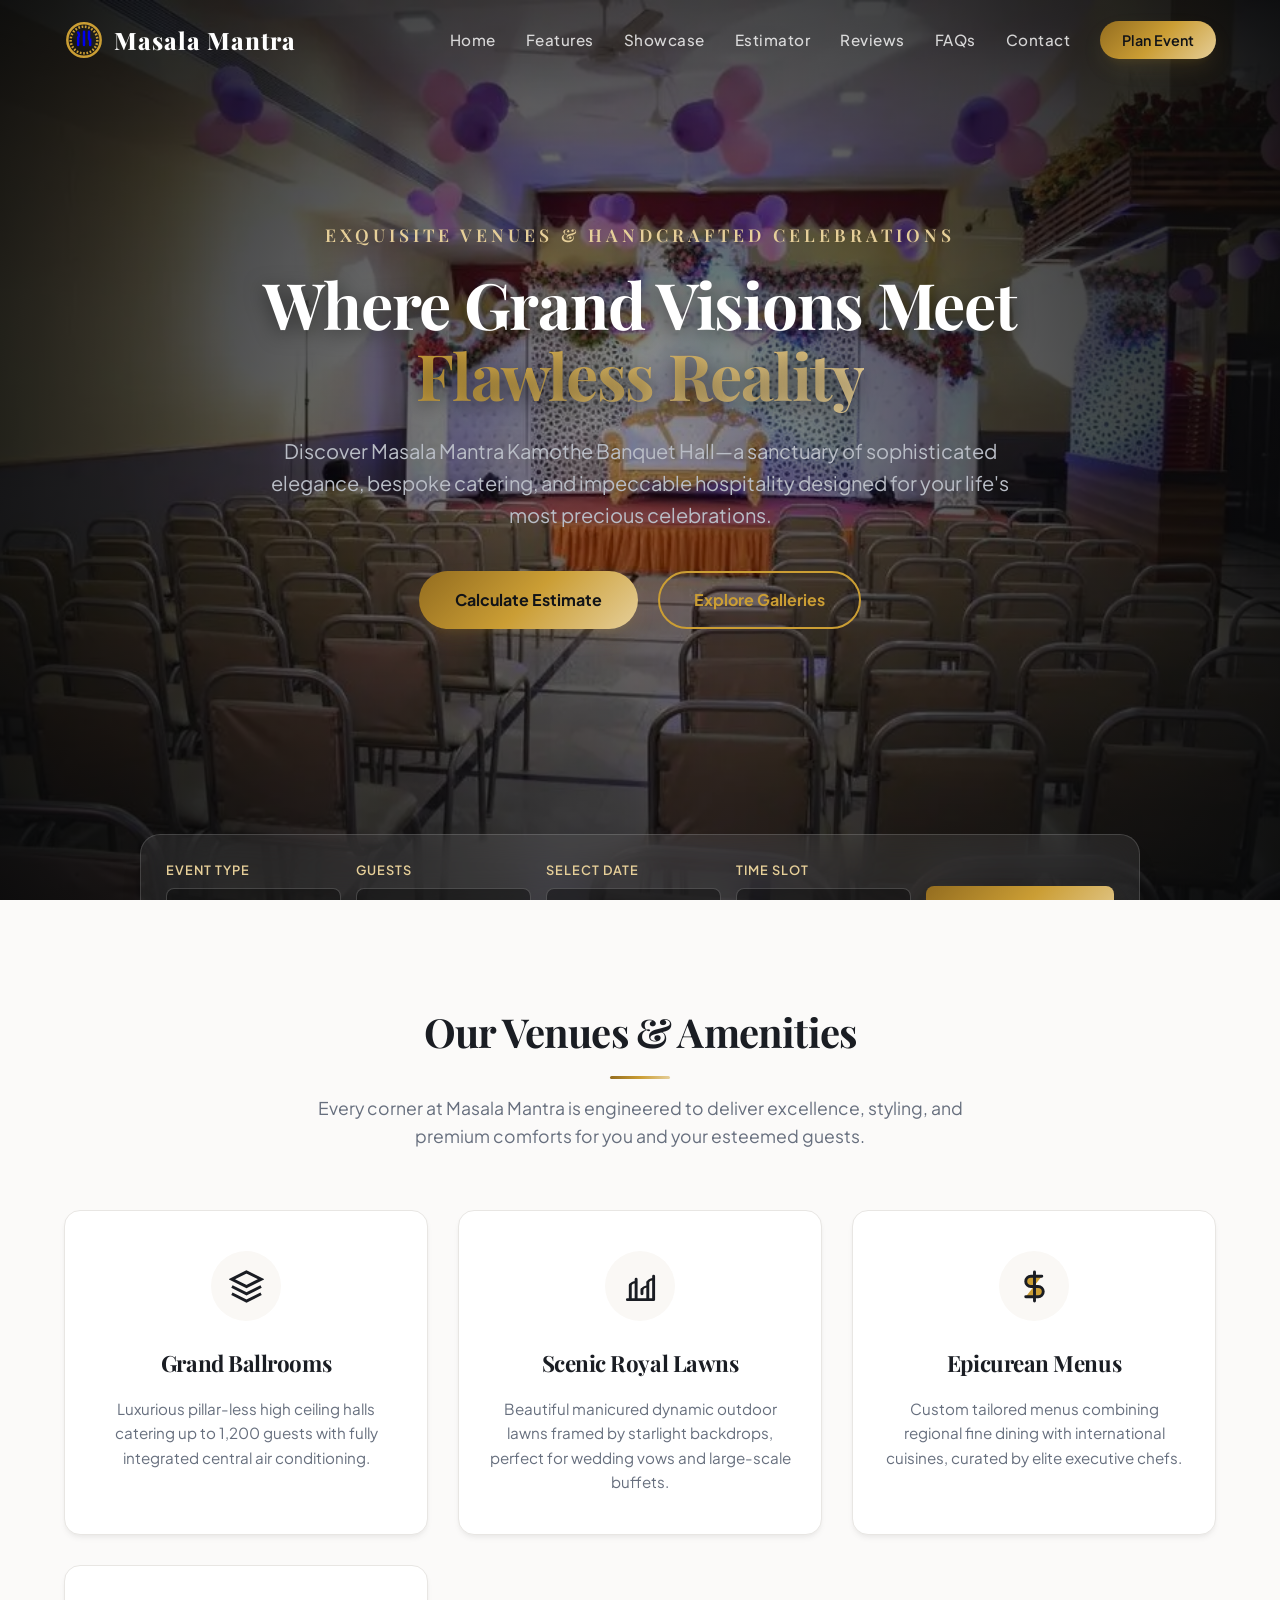
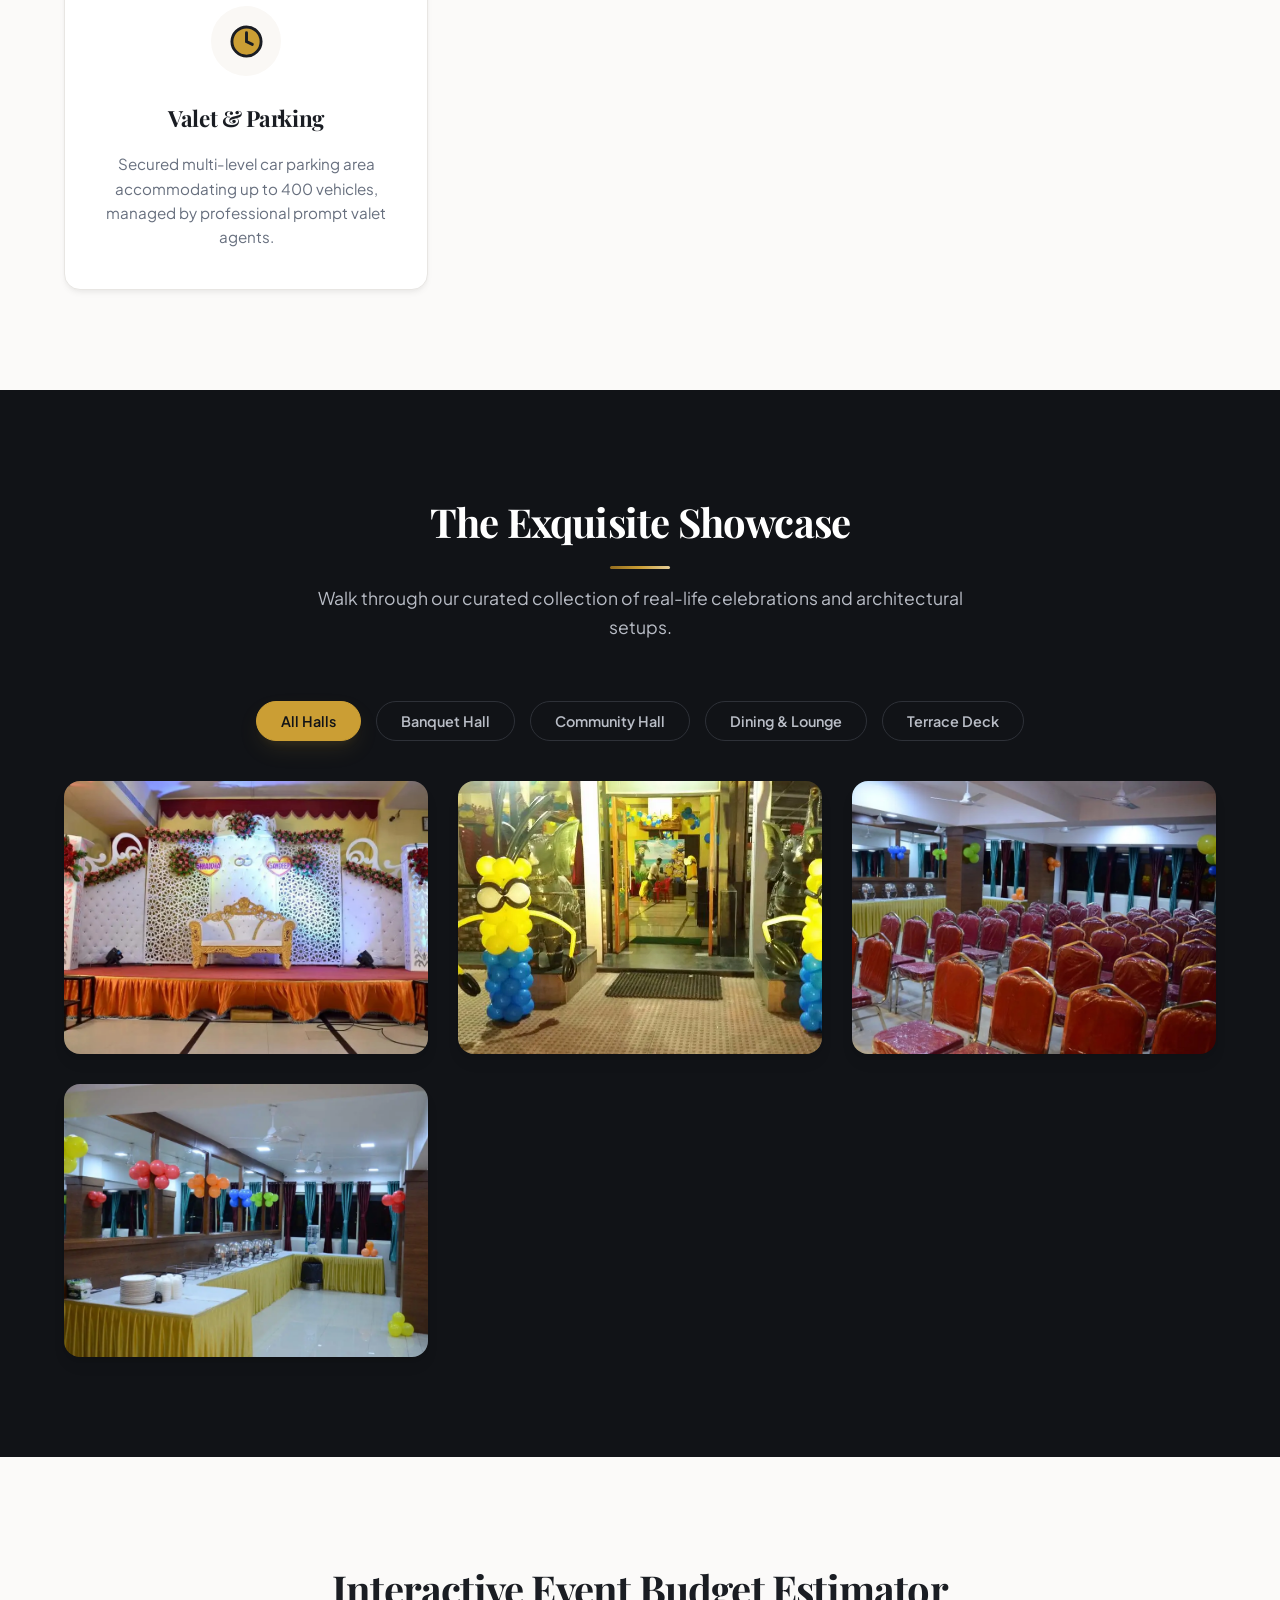
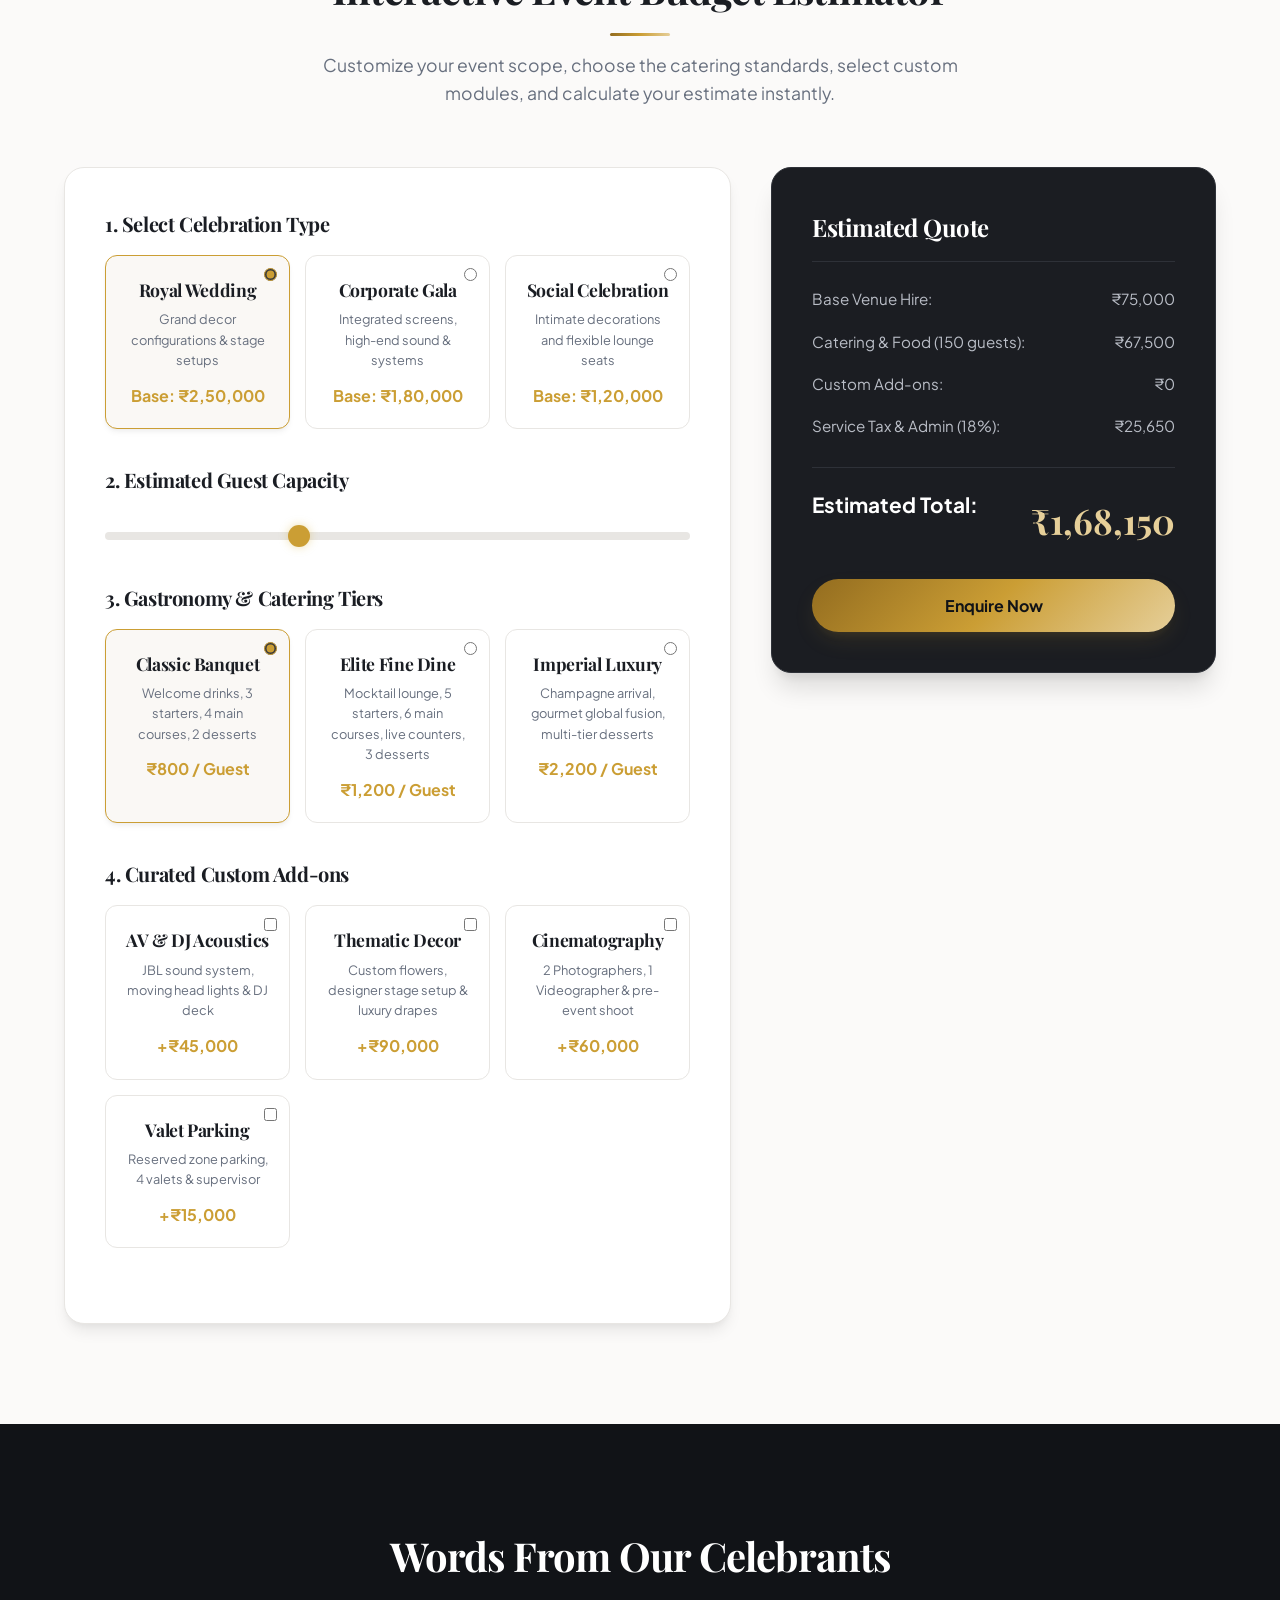
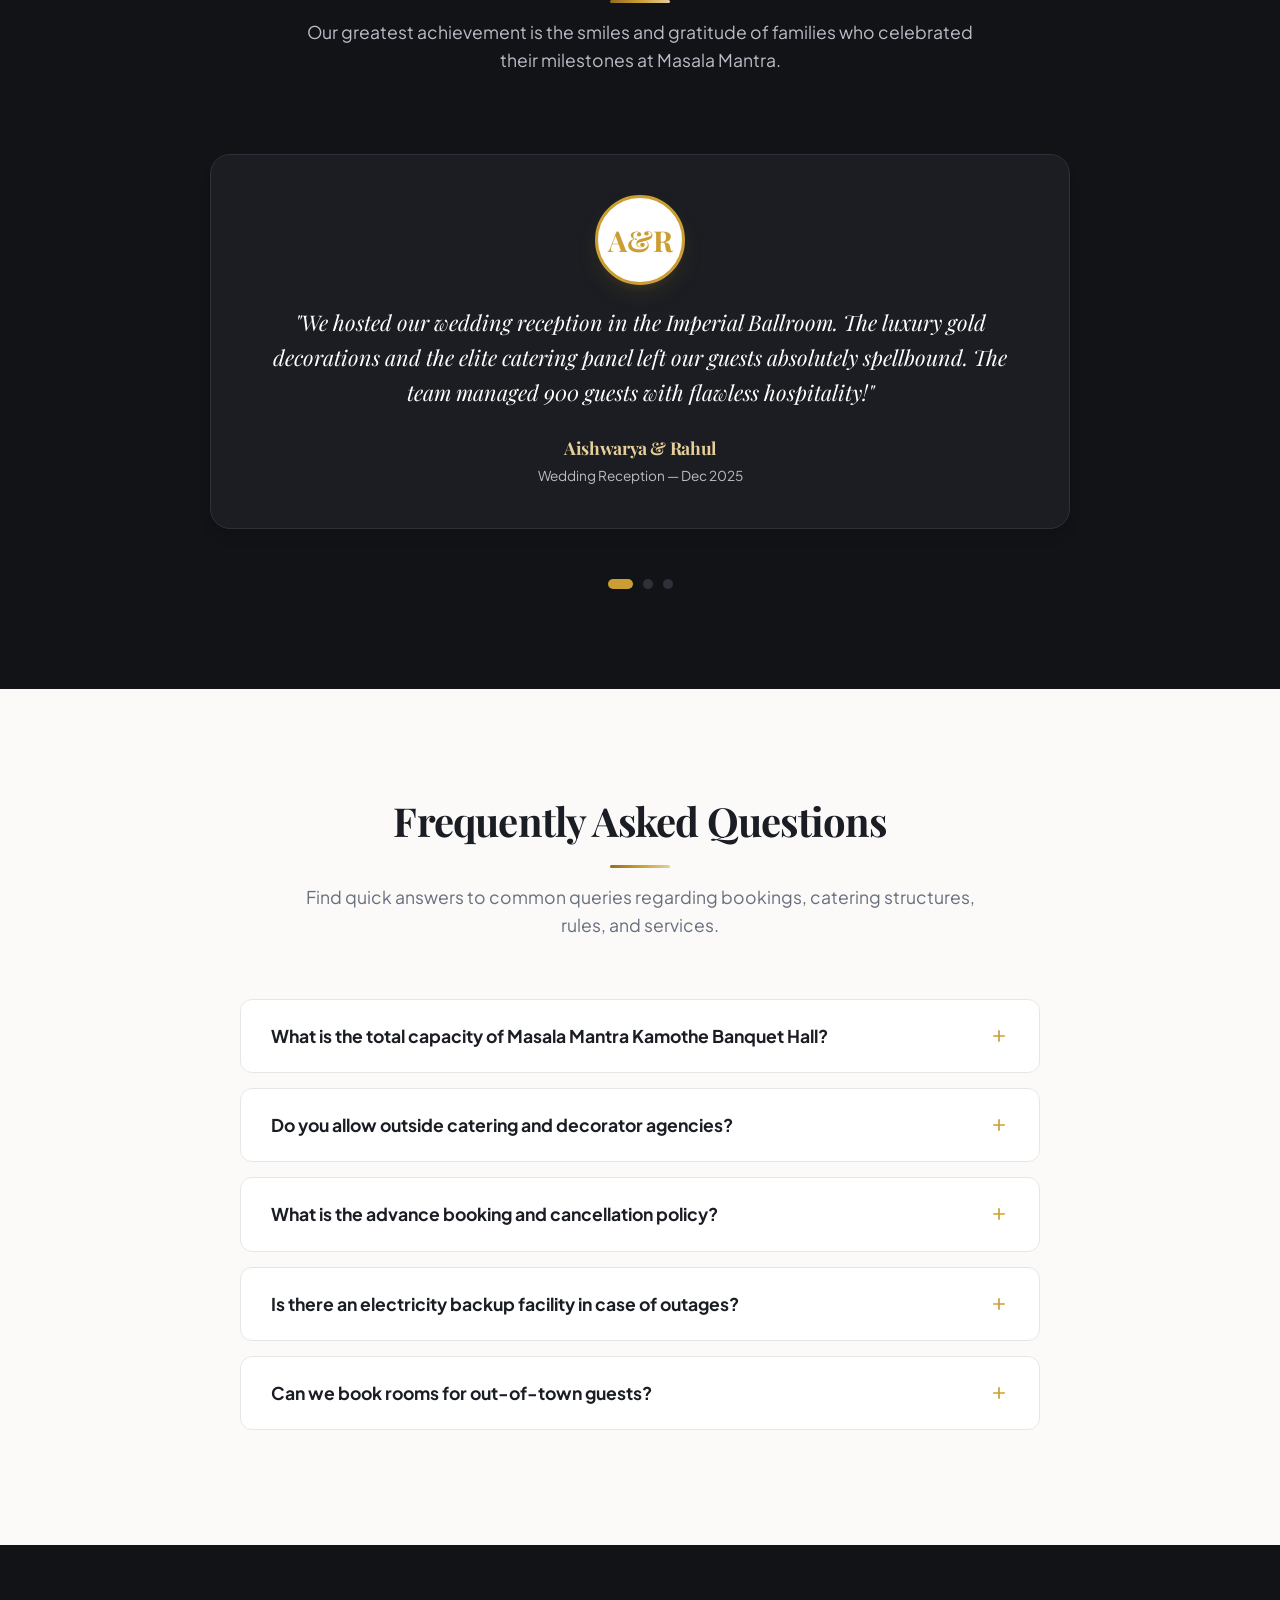
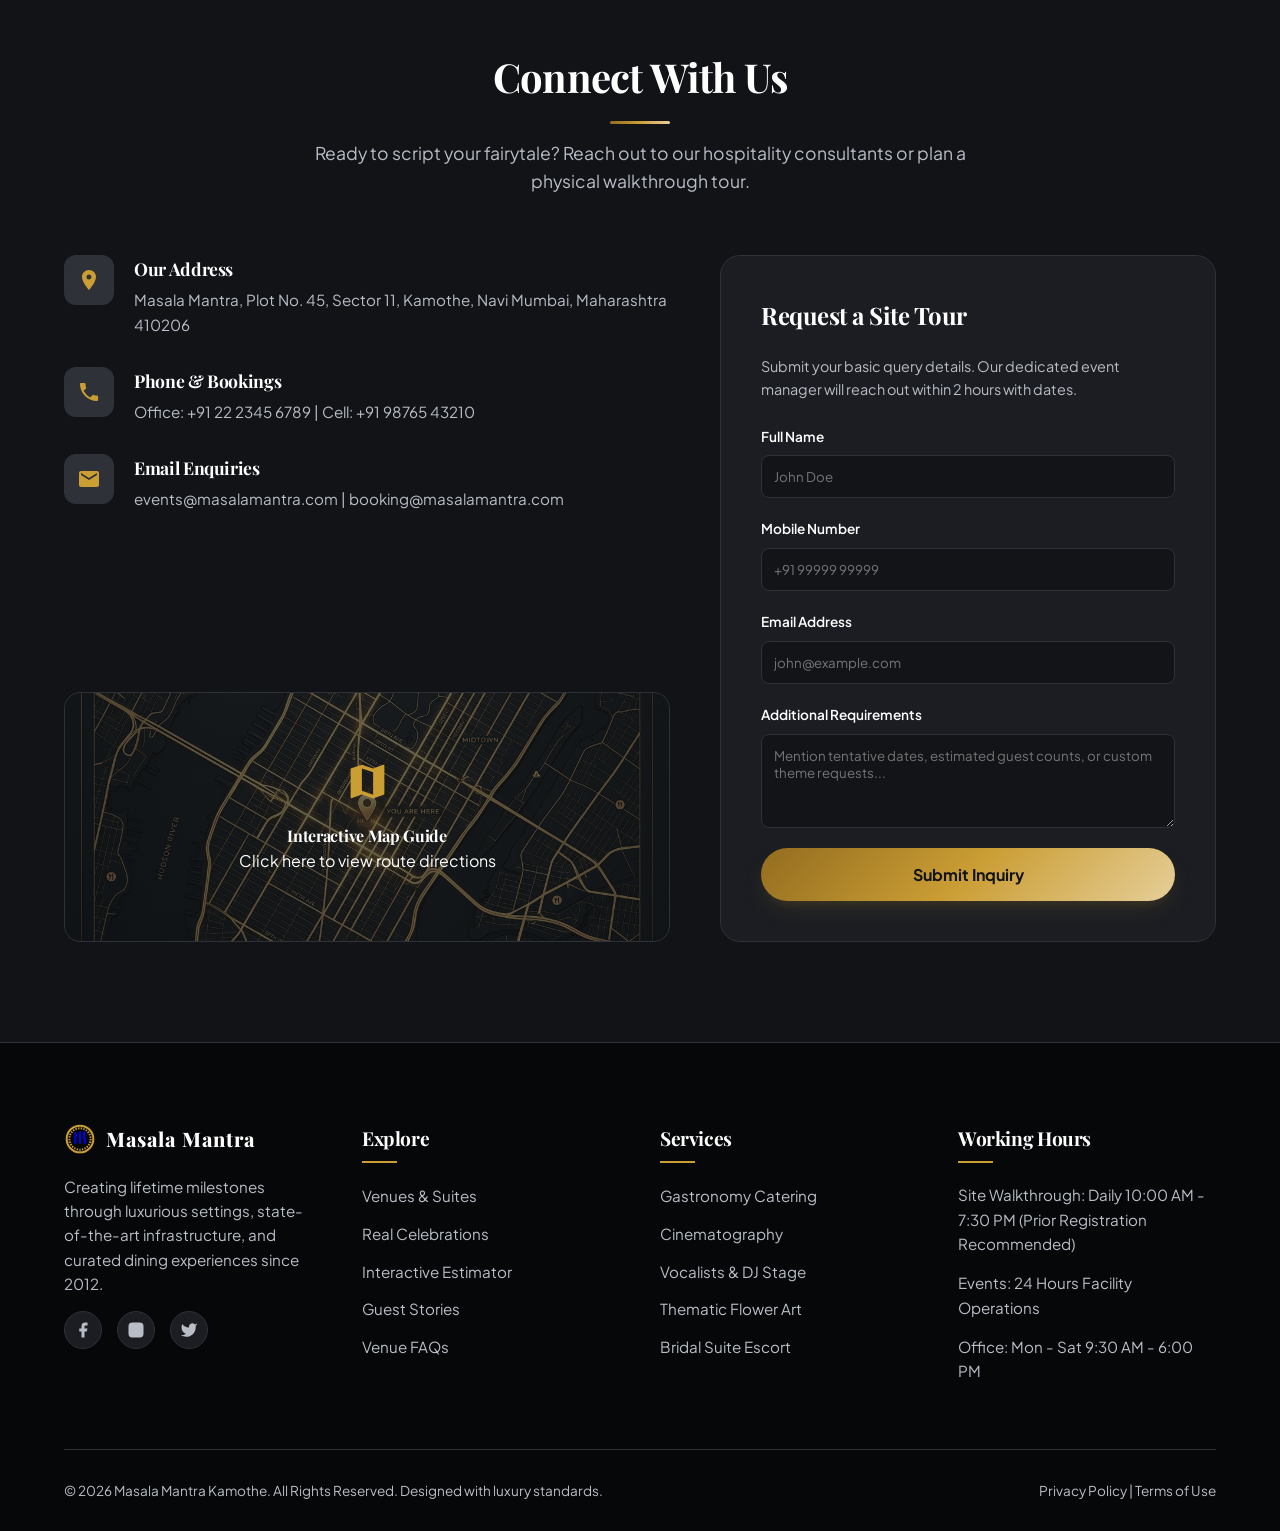
==== index.html @ 032b2bd0 "Rename banquet.html to index.html and update server paths" ====
<!DOCTYPE html>
<html lang="en">

<head>
    <meta charset="UTF-8">
    <meta name="viewport" content="width=device-width, initial-scale=1.0">
    <meta name="description"
        content="Masala Mantra Kamothe Banquet Hall - The premier venue for luxury weddings, corporate events, receptions, and social celebrations. Estimate your custom event budget and reserve your date online.">
    <title>Masala Mantra Kamothe Banquet Hall | Luxury Event Venue</title>
    <link rel="stylesheet" href="style.css">
</head>

<body>

    <!-- Header / Navigation -->
    <header id="main-header">
        <div class="nav-container">
            <a href="#" class="logo">
                <svg class="logo-icon" viewBox="0 0 24 24"
                    style="fill: none; stroke: var(--gold-primary); stroke-width: 1.5;">
                    <circle cx="12" cy="12" r="10" stroke="var(--gold-primary)" />
                    <circle cx="12" cy="12" r="8" stroke="var(--gold-primary)" stroke-dasharray="1 1" />
                    <path d="M8.5 7.5a1.5 2 0 0 1 0 3v4.5" stroke="currentColor" stroke-linecap="round" />
                    <path d="M12 7v8" stroke="currentColor" stroke-linecap="round" />
                    <path d="M15 7v4c0 .5.3.8.7.8V15" stroke="currentColor" stroke-linecap="round" />
                </svg>
                <span class="logo-text">Masala Mantra</span>
            </a>

            <ul class="nav-menu" id="nav-menu">
                <li><a href="#" class="nav-link active">Home</a></li>
                <li><a href="#features" class="nav-link">Features</a></li>
                <li><a href="#gallery" class="nav-link">Showcase</a></li>
                <li><a href="#estimator" class="nav-link">Estimator</a></li>
                <li><a href="#testimonials" class="nav-link">Reviews</a></li>
                <li><a href="#faq" class="nav-link">FAQs</a></li>
                <li><a href="#contact" class="nav-link">Contact</a></li>
                <li><a href="#estimator" class="btn-nav-cta">Plan Event</a></li>
            </ul>

            <div class="menu-toggle" id="menu-toggle">
                <span></span>
                <span></span>
                <span></span>
            </div>
        </div>
    </header>

    <!-- Hero Section -->
    <section class="hero" id="home">
        <div class="hero-overlay"></div>
        <img class="hero-bg" src="real_hall.jpg" alt="Masala Mantra Grand Ballroom Setup">

        <div class="hero-content">
            <h5 class="hero-tagline">Exquisite Venues & Handcrafted Celebrations</h5>
            <h1 class="hero-title">Where Grand Visions Meet <span class="text-gold">Flawless Reality</span></h1>
            <p class="hero-desc">Discover Masala Mantra Kamothe Banquet Hall—a sanctuary of sophisticated elegance,
                bespoke
                catering, and impeccable hospitality designed for your life's most precious celebrations.</p>
            <div class="hero-actions">
                <a href="#estimator" class="btn-primary">Calculate Estimate</a>
                <a href="#gallery" class="btn-outline">Explore Galleries</a>
            </div>
        </div>

        <!-- Quick Inquiry Widget -->
        <div class="quick-inquiry-box">
            <div class="inquiry-group">
                <label for="quick-event">Event Type</label>
                <select id="quick-event">
                    <option value="wedding">Grand Wedding</option>
                    <option value="corporate">Corporate Gala / Seminar</option>
                    <option value="social">Anniversary / Social</option>
                    <option value="reception">Cocktail & Reception</option>
                </select>
            </div>
            <div class="inquiry-group">
                <label for="quick-guests">Guests</label>
                <select id="quick-guests">
                    <option value="30-100">30 - 100 Guests</option>
                    <option value="100-250">100 - 250 Guests</option>
                    <option value="250-400">250 - 400 Guests</option>
                </select>
            </div>
            <div class="inquiry-group">
                <label for="quick-date">Select Date</label>
                <input type="date" id="quick-date">
            </div>
            <div class="inquiry-group">
                <label for="quick-session">Time Slot</label>
                <select id="quick-session">
                    <option value="morning">Morning (9 AM - 4 PM)</option>
                    <option value="evening">Evening (6 PM - Midnight)</option>
                    <option value="fullday">Full Day Reservation</option>
                </select>
            </div>
            <button type="button" class="btn-primary" id="btn-quick-inquiry">Check Availability</button>
        </div>
    </section>

    <!-- Features / Highlights Section -->
    <section id="features">
        <div class="section-header">
            <h2>Our Venues & Amenities</h2>
            <p>Every corner at Masala Mantra is engineered to deliver excellence, styling, and premium comforts for you
                and your
                esteemed guests.</p>
        </div>

        <div class="features-grid">
            <div class="feature-card">
                <div class="feature-icon-wrapper">
                    <svg class="feature-icon" viewBox="0 0 24 24">
                        <path d="M12 2L2 7L12 12L22 7L12 2Z" fill="none" stroke="currentColor" stroke-width="2" />
                        <path d="M2 17L12 22L22 17" fill="none" stroke="currentColor" stroke-width="2" />
                        <path d="M2 12L12 17L22 12" fill="none" stroke="currentColor" stroke-width="2" />
                    </svg>
                </div>
                <h3>Grand Ballrooms</h3>
                <p>Luxurious pillar-less high ceiling halls catering up to 1,200 guests with fully integrated central
                    air conditioning.</p>
            </div>

            <div class="feature-card">
                <div class="feature-icon-wrapper">
                    <svg class="feature-icon" viewBox="0 0 24 24">
                        <path d="M3 21h18M5 21V11m4 10V7m4 10V14m4 7V9m4 12V5" stroke="currentColor" stroke-width="2"
                            stroke-linecap="round" />
                        <path d="M5 11c1-2 3-2 4-2m4 5c1-2 3-2 4-2m0-3c1-2 3-2 4-2" stroke="currentColor"
                            stroke-width="1.5" stroke-linecap="round" />
                    </svg>
                </div>
                <h3>Scenic Royal Lawns</h3>
                <p>Beautiful manicured dynamic outdoor lawns framed by starlight backdrops, perfect for wedding vows and
                    large-scale buffets.</p>
            </div>

            <div class="feature-card">
                <div class="feature-icon-wrapper">
                    <svg class="feature-icon" viewBox="0 0 24 24">
                        <path d="M12 2v20M17 5H9.5a3.5 3.5 0 0 0 0 7h5a3.5 3.5 0 0 1 0 7H6" stroke="currentColor"
                            stroke-width="2" stroke-linecap="round" />
                    </svg>
                </div>
                <h3>Epicurean Menus</h3>
                <p>Custom tailored menus combining regional fine dining with international cuisines, curated by elite
                    executive chefs.</p>
            </div>

            <div class="feature-card">
                <div class="feature-icon-wrapper">
                    <svg class="feature-icon" viewBox="0 0 24 24">
                        <circle cx="12" cy="12" r="10" stroke="currentColor" stroke-width="2" />
                        <path d="M12 6v6l4 2" stroke="currentColor" stroke-width="2" stroke-linecap="round" />
                    </svg>
                </div>
                <h3>Valet & Parking</h3>
                <p>Secured multi-level car parking area accommodating up to 400 vehicles, managed by professional prompt
                    valet agents.</p>
            </div>
        </div>
    </section>

    <!-- Virtual Showcase Gallery -->
    <section id="gallery" class="section-dark">
        <div class="section-header">
            <h2>The Exquisite Showcase</h2>
            <p>Walk through our curated collection of real-life celebrations and architectural setups.</p>
        </div>

        <div class="showcase-filters">
            <button class="filter-btn active" data-filter="all">All Halls</button>
            <button class="filter-btn" data-filter="wedding">Banquet Hall</button>
            <button class="filter-btn" data-filter="community">Community Hall</button>
            <button class="filter-btn" data-filter="dining">Dining & Lounge</button>
            <button class="filter-btn" data-filter="terrace">Terrace Deck</button>
        </div>

        <div class="showcase-grid">
            <div class="showcase-item" data-category="wedding">
                <img class="showcase-img" src="real_stage.jpg" alt="Masala Mantra Grand Wedding Setup">
                <div class="showcase-overlay">
                    <span class="showcase-tag">Banquet Hall</span>
                    <h3>The Grand Banquet Hall</h3>
                    <p>Bespoke elegant setup featuring clean, air-conditioned layouts and luxury decor panels.</p>
                    <div class="showcase-capacity">
                        <svg viewBox="0 0 24 24">
                            <path
                                d="M16 21v-2a4 4 0 0 0-4-4H5a4 4 0 0 0-4 4v2M8.5 10a4 4 0 1 0 0-8 4 4 0 0 0 0 8zm11 11v-2a4 4 0 0 0-3-3.87m-4-12a4 4 0 0 1 0 7.75" />
                        </svg>
                        Capacity: 150 - 400 Guests
                    </div>
                </div>
            </div>

            <div class="showcase-item" data-category="community">
                <img class="showcase-img" src="real_entrance.png" alt="Pre-wedding setup">
                <div class="showcase-overlay">
                    <span class="showcase-tag">Community Hall</span>
                    <h3>The Community Hall</h3>
                    <p>Spacious, welcoming hall ideal for Sangeet, Haldi, Mehendi, and family gatherings.</p>
                    <div class="showcase-capacity">
                        <svg viewBox="0 0 24 24">
                            <path
                                d="M16 21v-2a4 4 0 0 0-4-4H5a4 4 0 0 0-4 4v2M8.5 10a4 4 0 1 0 0-8 4 4 0 0 0 0 8zm11 11v-2a4 4 0 0 0-3-3.87m-4-12a4 4 0 0 1 0 7.75" />
                        </svg>
                        Capacity: 80 - 200 Guests
                    </div>
                </div>
            </div>

            <div class="showcase-item" data-category="dining">
                <img class="showcase-img" src="real_dining.jpg" alt="Mughlai Dining Area">
                <div class="showcase-overlay">
                    <span class="showcase-tag">Dining & Lounge</span>
                    <h3>Mughlai Dining Lounge</h3>
                    <p>Indulge in premium in-house catering layouts serving authentic North Indian and Mughlai buffet
                        tiers.</p>
                    <div class="showcase-capacity">
                        <svg viewBox="0 0 24 24">
                            <path
                                d="M16 21v-2a4 4 0 0 0-4-4H5a4 4 0 0 0-4 4v2M8.5 10a4 4 0 1 0 0-8 4 4 0 0 0 0 8zm11 11v-2a4 4 0 0 0-3-3.87m-4-12a4 4 0 0 1 0 7.75" />
                        </svg>
                        Capacity: 40 - 120 Guests
                    </div>
                </div>
            </div>

            <div class="showcase-item" data-category="terrace">
                <img class="showcase-img" src="real_buffet.png" alt="Open-Air Terrace">
                <div class="showcase-overlay">
                    <span class="showcase-tag">Terrace Deck</span>
                    <h3>Open-Air Terrace Deck</h3>
                    <p>Cozy open-sky terrace optimized for evening birthday parties and cocktail tables under stars.</p>
                    <div class="showcase-capacity">
                        <svg viewBox="0 0 24 24">
                            <path
                                d="M16 21v-2a4 4 0 0 0-4-4H5a4 4 0 0 0-4 4v2M8.5 10a4 4 0 1 0 0-8 4 4 0 0 0 0 8zm11 11v-2a4 4 0 0 0-3-3.87m-4-12a4 4 0 0 1 0 7.75" />
                        </svg>
                        Capacity: 50 - 150 Guests
                    </div>
                </div>
            </div>
        </div>
    </section>

    <!-- Interactive Budget Estimator -->
    <section id="estimator">
        <div class="section-header">
            <h2>Interactive Event Budget Estimator</h2>
            <p>Customize your event scope, choose the catering standards, select custom modules, and calculate your
                estimate instantly.</p>
        </div>

        <div class="estimator-container">
            <!-- Left Side Inputs Form -->
            <div class="estimator-form">

                <!-- Step 1: Select Event Style -->
                <div class="estimator-group">
                    <h3>1. Select Celebration Type</h3>
                    <div class="pricing-options-grid">
                        <label class="option-card selected">
                            <input type="radio" name="estimator-event" value="wedding" checked>
                            <h4>Royal Wedding</h4>
                            <p>Grand decor configurations & stage setups</p>
                            <span class="price">Base: ₹2,50,000</span>
                        </label>

                        <label class="option-card">
                            <input type="radio" name="estimator-event" value="corporate">
                            <h4>Corporate Gala</h4>
                            <p>Integrated screens, high-end sound & systems</p>
                            <span class="price">Base: ₹1,80,000</span>
                        </label>

                        <label class="option-card">
                            <input type="radio" name="estimator-event" value="social">
                            <h4>Social Celebration</h4>
                            <p>Intimate decorations and flexible lounge seats</p>
                            <span class="price">Base: ₹1,20,000</span>
                        </label>
                    </div>
                </div>

                <!-- Step 2: Guest Count Slider -->
                <div class="estimator-group">
                    <h3>2. Estimated Guest Capacity</h3>
                    <div class="slider-wrapper">
                        <span class="slider-val-bubble" id="guest-count-bubble">150 Guests</span>
                        <input type="range" class="gold-slider" id="guest-slider" min="30" max="400" step="10"
                            value="150">
                    </div>
                </div>

                <!-- Step 3: Food / Gastronomy Tiers -->
                <div class="estimator-group">
                    <h3>3. Gastronomy & Catering Tiers</h3>
                    <div class="pricing-options-grid">
                        <label class="option-card selected">
                            <input type="radio" name="estimator-catering" value="classic" checked>
                            <h4>Classic Banquet</h4>
                            <p>Welcome drinks, 3 starters, 4 main courses, 2 desserts</p>
                            <span class="price">₹800 / Guest</span>
                        </label>

                        <label class="option-card">
                            <input type="radio" name="estimator-catering" value="elite">
                            <h4>Elite Fine Dine</h4>
                            <p>Mocktail lounge, 5 starters, 6 main courses, live counters, 3 desserts</p>
                            <span class="price">₹1,200 / Guest</span>
                        </label>

                        <label class="option-card">
                            <input type="radio" name="estimator-catering" value="imperial">
                            <h4>Imperial Luxury</h4>
                            <p>Champagne arrival, gourmet global fusion, multi-tier desserts</p>
                            <span class="price">₹2,200 / Guest</span>
                        </label>
                    </div>
                </div>

                <!-- Step 4: Special Add-ons -->
                <div class="estimator-group">
                    <h3>4. Curated Custom Add-ons</h3>
                    <div class="pricing-options-grid">
                        <label class="option-card">
                            <input type="checkbox" name="estimator-addon" value="av" data-price="45000">
                            <h4>AV & DJ Acoustics</h4>
                            <p>JBL sound system, moving head lights & DJ deck</p>
                            <span class="price">+₹45,000</span>
                        </label>

                        <label class="option-card">
                            <input type="checkbox" name="estimator-addon" value="decor" data-price="90000">
                            <h4>Thematic Decor</h4>
                            <p>Custom flowers, designer stage setup & luxury drapes</p>
                            <span class="price">+₹90,000</span>
                        </label>

                        <label class="option-card">
                            <input type="checkbox" name="estimator-addon" value="photo" data-price="60000">
                            <h4>Cinematography</h4>
                            <p>2 Photographers, 1 Videographer & pre-event shoot</p>
                            <span class="price">+₹60,000</span>
                        </label>

                        <label class="option-card">
                            <input type="checkbox" name="estimator-addon" value="valet" data-price="15000">
                            <h4>Valet Parking</h4>
                            <p>Reserved zone parking, 4 valets & supervisor</p>
                            <span class="price">+₹15,000</span>
                        </label>
                    </div>
                </div>

            </div>

            <!-- Right Side Estimated Invoice -->
            <div class="estimator-summary">
                <div>
                    <h3>Estimated Quote</h3>
                    <div class="summary-details">
                        <div class="summary-row">
                            <span>Base Venue Hire:</span>
                            <span id="summary-base">₹75,000</span>
                        </div>
                        <div class="summary-row">
                            <span>Catering & Food (<span id="summary-guest-count">150</span> guests):</span>
                            <span id="summary-catering">₹67,500</span>
                        </div>
                        <div class="summary-row">
                            <span>Custom Add-ons:</span>
                            <span id="summary-addons">₹0</span>
                        </div>
                        <div class="summary-row">
                            <span>Service Tax & Admin (18%):</span>
                            <span id="summary-tax">₹25,650</span>
                        </div>
                        <div class="summary-row total">
                            <div>Estimated Total:</div>
                            <div class="summary-price-tag" id="summary-total">₹1,68,150</div>
                        </div>
                    </div>
                </div>

                <button type="button" class="btn-primary" id="btn-open-booking">Enquire Now</button>
            </div>
        </div>
    </section>

    <!-- Testimonials Carousel Section -->
    <section id="testimonials" class="section-dark">
        <div class="section-header">
            <h2>Words From Our Celebrants</h2>
            <p>Our greatest achievement is the smiles and gratitude of families who celebrated their milestones at
                Masala Mantra.
            </p>
        </div>

        <div class="testimonials-container">
            <div class="carousel-track" id="carousel-track">
                <!-- Slide 1 -->
                <div class="testimonial-slide">
                    <div class="testimonial-card">
                        <div class="testimonial-avatar-placeholder">A&R</div>
                        <p class="testimonial-quote">"We hosted our wedding reception in the Imperial Ballroom. The
                            luxury gold decorations and the elite catering panel left our guests absolutely spellbound.
                            The team managed 900 guests with flawless hospitality!"</p>
                        <h4 class="testimonial-author">Aishwarya & Rahul</h4>
                        <span class="testimonial-event">Wedding Reception — Dec 2025</span>
                    </div>
                </div>

                <!-- Slide 2 -->
                <div class="testimonial-slide">
                    <div class="testimonial-card">
                        <div class="testimonial-avatar-placeholder">VS</div>
                        <p class="testimonial-quote">"The Sovereign Hall was the perfect choice for our Annual Tech
                            Summit. Built-in high-quality AV screens, crystal clear audio, and the fusion buffet
                            catering made it extremely seamless. Highly recommended."</p>
                        <h4 class="testimonial-author">Vikram Singhania</h4>
                        <span class="testimonial-event">CEO, Singhania Technologies — March 2026</span>
                    </div>
                </div>

                <!-- Slide 3 -->
                <div class="testimonial-slide">
                    <div class="testimonial-card">
                        <div class="testimonial-avatar-placeholder">M&K</div>
                        <p class="testimonial-quote">"Hosting Kabir's 50th birthday at the Royal Meadows lawns was like
                            a fairytale. Starlit sky, gourmet street-food counters, and incredible coordination by the
                            hospitality staff. Thank you, Masala Mantra!"</p>
                        <h4 class="testimonial-author">Meera & Kabir</h4>
                        <span class="testimonial-event">50th Birthday Party — Oct 2025</span>
                    </div>
                </div>
            </div>

            <!-- Dots Nav -->
            <div class="carousel-dots" id="carousel-dots">
                <span class="dot active" data-slide="0"></span>
                <span class="dot" data-slide="1"></span>
                <span class="dot" data-slide="2"></span>
            </div>
        </div>
    </section>

    <!-- FAQs Section -->
    <section id="faq">
        <div class="section-header">
            <h2>Frequently Asked Questions</h2>
            <p>Find quick answers to common queries regarding bookings, catering structures, rules, and services.</p>
        </div>

        <div class="faq-container">
            <div class="faq-item">
                <div class="faq-header">
                    What is the total capacity of Masala Mantra Kamothe Banquet Hall?
                    <svg class="faq-icon-toggle" viewBox="0 0 24 24">
                        <path d="M19 13h-6v6h-2v-6H5v-2h6V5h2v6h6v2z" />
                    </svg>
                </div>
                <div class="faq-content">
                    <p>Masala Mantra accommodates events of various scales. The Imperial Ballroom hosts up to 1,200
                        guests, while
                        the Royal Meadows Lawns can host up to 1,500 guests. For boutique gatherings, the Zenith Lounge
                        is perfect for 80 to 200 guests.</p>
                </div>
            </div>

            <div class="faq-item">
                <div class="faq-header">
                    Do you allow outside catering and decorator agencies?
                    <svg class="faq-icon-toggle" viewBox="0 0 24 24">
                        <path d="M19 13h-6v6h-2v-6H5v-2h6V5h2v6h6v2z" />
                    </svg>
                </div>
                <div class="faq-content">
                    <p>We boast an award-winning in-house team of culinary experts and visual designers. However, to
                        accommodate specific religious requirements or pre-contracted designers, we do allow outside
                        caterers and decorators upon payment of a minor royalty surcharge.</p>
                </div>
            </div>

            <div class="faq-item">
                <div class="faq-header">
                    What is the advance booking and cancellation policy?
                    <svg class="faq-icon-toggle" viewBox="0 0 24 24">
                        <path d="M19 13h-6v6h-2v-6H5v-2h6V5h2v6h6v2z" />
                    </svg>
                </div>
                <div class="faq-content">
                    <p>We require a 25% non-refundable advance deposit to confirm and block your date. The remaining 50%
                        is due 3 months prior to the event, and the final 25% balance must be settled 10 days before the
                        celebration date.</p>
                </div>
            </div>

            <div class="faq-item">
                <div class="faq-header">
                    Is there an electricity backup facility in case of outages?
                    <svg class="faq-icon-toggle" viewBox="0 0 24 24">
                        <path d="M19 13h-6v6h-2v-6H5v-2h6V5h2v6h6v2z" />
                    </svg>
                </div>
                <div class="faq-content">
                    <p>Yes, we have 100% silent DG power generator backups with automatic transfer switches that trigger
                        within 3 seconds, ensuring your audio-visual, lighting, and air-conditioning systems operate
                        uninterrupted.</p>
                </div>
            </div>

            <div class="faq-item">
                <div class="faq-header">
                    Can we book rooms for out-of-town guests?
                    <svg class="faq-icon-toggle" viewBox="0 0 24 24">
                        <path d="M19 13h-6v6h-2v-6H5v-2h6V5h2v6h6v2z" />
                    </svg>
                </div>
                <div class="faq-content">
                    <p>Yes! Masala Mantra features 12 luxurious executive guest suites, including a complimentary grand
                        bridal
                        dressing suite equipped with professional studio lighting, lounge sofas, and dedicated security
                        lockers.</p>
                </div>
            </div>
        </div>
    </section>

    <!-- Contact & Map Section -->
    <section id="contact" class="section-dark">
        <div class="section-header">
            <h2>Connect With Us</h2>
            <p>Ready to script your fairytale? Reach out to our hospitality consultants or plan a physical walkthrough
                tour.</p>
        </div>

        <div class="contact-section-grid">
            <!-- Details & map -->
            <div class="contact-info-panel">
                <div class="contact-details">
                    <div class="contact-detail-item">
                        <div class="contact-detail-icon">
                            <svg viewBox="0 0 24 24">
                                <path
                                    d="M12 2C8.13 2 5 5.13 5 9c0 5.25 7 13 7 13s7-7.75 7-13c0-3.87-3.13-7-7-7zm0 9.5a2.5 2.5 0 1 1 0-5 2.5 2.5 0 0 1 0 5z" />
                            </svg>
                        </div>
                        <div class="contact-detail-content">
                            <h4>Our Address</h4>
                            <p>Masala Mantra, Plot No. 45, Sector 11, Kamothe, Navi Mumbai, Maharashtra 410206</p>
                        </div>
                    </div>

                    <div class="contact-detail-item">
                        <div class="contact-detail-icon">
                            <svg viewBox="0 0 24 24">
                                <path
                                    d="M6.62 10.79a15.15 15.15 0 0 0 6.59 6.59l2.2-2.2a1 1 0 0 1 1.11-.27 11.36 11.36 0 0 0 3.58.57 1 1 0 0 1 1 1V20a1 1 0 0 1-1 1A17 17 0 0 1 3 4a1 1 0 0 1 1-1h3.5a1 1 0 0 1 1 1 11.36 11.36 0 0 0 .57 3.58 1 1 0 0 1-.27 1.11z" />
                            </svg>
                        </div>
                        <div class="contact-detail-content">
                            <h4>Phone & Bookings</h4>
                            <p>Office: +91 22 2345 6789 | Cell: +91 98765 43210</p>
                        </div>
                    </div>

                    <div class="contact-detail-item">
                        <div class="contact-detail-icon">
                            <svg viewBox="0 0 24 24">
                                <path
                                    d="M20 4H4c-1.1 0-1.99.9-1.99 2L2 18c0 1.1.9 2 2 2h16c1.1 0 2-.9 2-2V6c0-1.1-.9-2-2-2zm0 4l-8 5-8-5V6l8 5 8-5v2z" />
                            </svg>
                        </div>
                        <div class="contact-detail-content">
                            <h4>Email Enquiries</h4>
                            <p>events@masalamantra.com | booking@masalamantra.com</p>
                        </div>
                    </div>
                </div>

                <div class="map-placeholder">
                    <div class="map-placeholder-text">
                        <svg viewBox="0 0 24 24">
                            <path
                                d="M20.5 3l-.16.03L15 5.1 9 3 3.36 4.9c-.21.07-.36.25-.36.48v15.12c0 .22.14.42.36.48l.16-.02L9 18.9l6 2.1 5.64-1.9c.21-.07.36-.25.36-.48V3.48c0-.22-.14-.42-.36-.48zM15 19l-6-2.11V5l6 2.11V19z" />
                        </svg>
                        <h4>Interactive Map Guide</h4>
                        <p>Click here to view route directions</p>
                    </div>
                    <img class="map-placeholder-bg" src="map_background.png" alt="Masala Mantra Map Guide Preview">
                </div>
            </div>

            <!-- Contact Form -->
            <div class="contact-form-panel">
                <h3>Request a Site Tour</h3>
                <p>Submit your basic query details. Our dedicated event manager will reach out within 2 hours with
                    dates.</p>
                <form id="contact-form">
                    <div class="form-group">
                        <label for="contact-name">Full Name</label>
                        <input type="text" id="contact-name" placeholder="John Doe" required>
                    </div>
                    <div class="form-group">
                        <label for="contact-phone">Mobile Number</label>
                        <input type="tel" id="contact-phone" placeholder="+91 99999 99999" required>
                    </div>
                    <div class="form-group">
                        <label for="contact-email">Email Address</label>
                        <input type="email" id="contact-email" placeholder="john@example.com" required>
                    </div>
                    <div class="form-group">
                        <label for="contact-message">Additional Requirements</label>
                        <textarea id="contact-message" rows="4"
                            placeholder="Mention tentative dates, estimated guest counts, or custom theme requests..."></textarea>
                    </div>
                    <button type="submit" class="btn-primary" style="width: 100%;">Submit Inquiry</button>
                </form>
            </div>
        </div>
    </section>

    <!-- Footer Section -->
    <footer>
        <div class="footer-grid">
            <div class="footer-col">
                <a href="#" class="logo" style="margin-bottom: 20px;">
                    <svg class="logo-icon" viewBox="0 0 24 24"
                        style="width: 32px; height: 32px; fill: none; stroke: var(--gold-primary); stroke-width: 1.5;">
                        <circle cx="12" cy="12" r="10" stroke="var(--gold-primary)" />
                        <circle cx="12" cy="12" r="8" stroke="var(--gold-primary)" stroke-dasharray="1 1" />
                        <path d="M8.5 7.5a1.5 2 0 0 1 0 3v4.5" stroke="currentColor" stroke-linecap="round" />
                        <path d="M12 7v8" stroke="currentColor" stroke-linecap="round" />
                        <path d="M15 7v4c0 .5.3.8.7.8V15" stroke="currentColor" stroke-linecap="round" />
                    </svg>
                    <span class="logo-text" style="font-size: 1.25rem;">Masala Mantra</span>
                </a>
                <p>Creating lifetime milestones through luxurious settings, state-of-the-art infrastructure, and curated
                    dining experiences since 2012.</p>
                <div class="social-links">
                    <a href="#" class="social-icon">
                        <svg viewBox="0 0 24 24">
                            <path d="M18 2h-3a5 5 0 0 0-5 5v3H7v4h3v8h4v-8h3l1-4h-4V7a1 1 0 0 1 1-1h3z" />
                        </svg>
                    </a>
                    <a href="#" class="social-icon">
                        <svg viewBox="0 0 24 24">
                            <rect x="2" y="2" width="20" height="20" rx="5" ry="5" />
                            <path d="M16 11.37A4 4 0 1 1 12.63 8 4 4 0 0 1 16 11.37zM17.5 6.5h.01" />
                        </svg>
                    </a>
                    <a href="#" class="social-icon">
                        <svg viewBox="0 0 24 24">
                            <path
                                d="M23 3a10.9 10.9 0 0 1-3.14 1.53 4.48 4.48 0 0 0-7.86 3v1A10.66 10.66 0 0 1 3 4s-4 9 5 13a11.64 11.64 0 0 1-7 2c9 5 20 0 20-11.5a4.5 4.5 0 0 0-.08-.83A7.72 7.72 0 0 0 23 3z" />
                        </svg>
                    </a>
                </div>
            </div>

            <div class="footer-col">
                <h4>Explore</h4>
                <ul class="footer-links">
                    <li><a href="#features">Venues & Suites</a></li>
                    <li><a href="#gallery">Real Celebrations</a></li>
                    <li><a href="#estimator">Interactive Estimator</a></li>
                    <li><a href="#testimonials">Guest Stories</a></li>
                    <li><a href="#faq">Venue FAQs</a></li>
                </ul>
            </div>

            <div class="footer-col">
                <h4>Services</h4>
                <ul class="footer-links">
                    <li><a href="#">Gastronomy Catering</a></li>
                    <li><a href="#">Cinematography</a></li>
                    <li><a href="#">Vocalists & DJ Stage</a></li>
                    <li><a href="#">Thematic Flower Art</a></li>
                    <li><a href="#">Bridal Suite Escort</a></li>
                </ul>
            </div>

            <div class="footer-col">
                <h4>Working Hours</h4>
                <p>Site Walkthrough: Daily 10:00 AM - 7:30 PM (Prior Registration Recommended)</p>
                <p>Events: 24 Hours Facility Operations</p>
                <p>Office: Mon - Sat 9:30 AM - 6:00 PM</p>
            </div>
        </div>

        <div class="footer-bottom">
            <p>&copy; 2026 Masala Mantra Kamothe. All Rights Reserved. Designed with luxury standards.</p>
            <p><a href="#" style="color: var(--text-muted-light); text-decoration: none;">Privacy Policy</a> | <a
                    href="#" style="color: var(--text-muted-light); text-decoration: none;">Terms of Use</a></p>
        </div>
    </footer>

    <!-- Interactive Multi-Step Booking Modal -->
    <div class="modal-overlay" id="booking-modal">
        <div class="modal-content">
            <button class="close-modal-btn" id="close-modal-btn">
                <svg viewBox="0 0 24 24">
                    <path
                        d="M19 6.41L17.59 5 12 10.59 6.41 5 5 6.41 10.59 12 5 17.59 6.41 19 12 13.41 17.59 19 19 17.59 13.41 12z" />
                </svg>
            </button>

            <div id="booking-modal-body">
                <!-- Form steps indicator -->
                <div class="steps-indicator">
                    <span class="step-dot active" data-step="1">1</span>
                    <span class="step-dot" data-step="2">2</span>
                    <span class="step-dot" data-step="3">3</span>
                </div>

                <form id="booking-form">
                    <!-- Step 1: Booking Logistics -->
                    <div class="form-step active" id="step-1">
                        <h3>Reserve Celebration Space</h3>

                        <div class="form-row">
                            <div class="form-group">
                                <label for="booking-date">Celebration Date</label>
                                <input type="date" id="booking-date" required>
                            </div>
                            <div class="form-group">
                                <label for="booking-session">Time Session</label>
                                <select id="booking-session">
                                    <option value="morning">Morning (9 AM - 4 PM)</option>
                                    <option value="evening" selected>Evening (6 PM - Midnight)</option>
                                    <option value="fullday">Full Day Reservation</option>
                                </select>
                            </div>
                        </div>

                        <div class="form-group">
                            <label for="booking-theme">Aesthetic Visual Theme</label>
                            <select id="booking-theme">
                                <option value="gold-royal">Royal Imperial Gold & White Roses</option>
                                <option value="emerald-forest">Emerald Rustic Forest Garden</option>
                                <option value="modern-minimal">Minimalist Crystal Glass Elegance</option>
                                <option value="boho-sunset">Bohemian Sunset Glow Pastel</option>
                            </select>
                        </div>

                        <div class="step-buttons">
                            <div></div>
                            <button type="button" class="btn-primary" id="btn-next-1">Next Step</button>
                        </div>
                    </div>

                    <!-- Step 2: Customer Contact info -->
                    <div class="form-step" id="step-2">
                        <h3>Contact Details</h3>

                        <div class="form-row">
                            <div class="form-group">
                                <label for="booking-name">Full Name</label>
                                <input type="text" id="booking-name" placeholder="John Doe" required>
                            </div>
                            <div class="form-group">
                                <label for="booking-phone">Mobile Number</label>
                                <input type="tel" id="booking-phone" placeholder="+91 99999 99999" required>
                            </div>
                        </div>

                        <div class="form-group">
                            <label for="booking-email">Email Address</label>
                            <input type="email" id="booking-email" placeholder="john@example.com" required>
                        </div>

                        <div class="form-group">
                            <label for="booking-notes">Special Dietary or Seating Notes</label>
                            <textarea id="booking-notes" rows="3"
                                placeholder="Provide extra requirements like wheelchair ramp access, vegan food allergies, kids play zone etc..."></textarea>
                        </div>

                        <div class="step-buttons">
                            <button type="button" class="btn-outline" id="btn-prev-2">Previous</button>
                            <button type="submit" class="btn-primary" id="btn-submit-booking">Confirm Inquiry Details</button>
                        </div>
                    </div>
                </form>
            </div>
        </div>
    </div>

    <script src="app.js"></script>
</body>

</html>
---- style.css ----
@import url('https://fonts.googleapis.com/css2?family=Playfair+Display:ital,wght@0,400..900;1,400..900&family=Plus+Jakarta+Sans:ital,wght@0,200..800;1,200..800&display=swap');

:root {
    /* Color Palette */
    --gold-primary: hsl(42, 59%, 50%);
    --gold-light: hsl(42, 60%, 75%);
    --gold-dark: hsl(40, 65%, 35%);
    --gold-bg: hsl(42, 35%, 97%);
    
    --bg-dark: hsl(220, 15%, 8%);
    --bg-dark-card: hsl(220, 12%, 12%);
    --border-dark: hsl(220, 10%, 20%);
    
    --bg-light: hsl(30, 20%, 98%);
    --bg-light-card: hsl(0, 0%, 100%);
    --border-light: hsl(30, 10%, 90%);
    
    --text-white: hsl(0, 0%, 100%);
    --text-dark: hsl(220, 15%, 12%);
    --text-muted-dark: hsl(220, 10%, 45%);
    --text-muted-light: hsl(220, 10%, 75%);
    
    --success: hsl(145, 63%, 42%);
    --danger: hsl(0, 75%, 60%);
    
    /* Fonts */
    --font-serif: 'Playfair Display', Georgia, serif;
    --font-sans: 'Plus Jakarta Sans', system-ui, sans-serif;
    
    /* Transitions & Shadows */
    --transition-smooth: all 0.4s cubic-bezier(0.4, 0, 0.2, 1);
    --shadow-sm: 0 4px 6px -1px rgba(0, 0, 0, 0.05), 0 2px 4px -1px rgba(0, 0, 0, 0.03);
    --shadow-md: 0 10px 15px -3px rgba(0, 0, 0, 0.08), 0 4px 6px -2px rgba(0, 0, 0, 0.04);
    --shadow-lg: 0 20px 25px -5px rgba(0, 0, 0, 0.12), 0 10px 10px -5px rgba(0, 0, 0, 0.06);
    --shadow-gold: 0 10px 25px -5px hsla(42, 59%, 50%, 0.15), 0 8px 10px -6px hsla(42, 59%, 50%, 0.1);
    --shadow-gold-heavy: 0 15px 30px -5px hsla(42, 59%, 50%, 0.3);
}

/* Reset and Base Styles */
* {
    box-sizing: border-box;
    margin: 0;
    padding: 0;
    scroll-behavior: smooth;
}

body {
    font-family: var(--font-sans);
    background-color: var(--bg-light);
    color: var(--text-dark);
    line-height: 1.6;
    overflow-x: hidden;
}

/* Custom Scrollbar */
::-webkit-scrollbar {
    width: 10px;
}
::-webkit-scrollbar-track {
    background: var(--bg-light);
}
::-webkit-scrollbar-thumb {
    background: var(--gold-light);
    border-radius: 5px;
    border: 2px solid var(--bg-light);
}
::-webkit-scrollbar-thumb:hover {
    background: var(--gold-primary);
}

/* Typography Utilities */
h1, h2, h3, h4, h5, h6 {
    font-family: var(--font-serif);
    font-weight: 700;
    letter-spacing: -0.02em;
}

.text-gold {
    color: var(--gold-primary);
    background: linear-gradient(135deg, var(--gold-primary), var(--gold-light));
    -webkit-background-clip: text;
    -webkit-text-fill-color: transparent;
}

/* Section Styling */
section {
    padding: 100px 5%;
    position: relative;
}

.section-header {
    text-align: center;
    max-width: 700px;
    margin: 0 auto 60px;
}

.section-header h2 {
    font-size: 2.5rem;
    margin-bottom: 15px;
    position: relative;
    display: inline-block;
    padding-bottom: 15px;
    color: var(--text-dark);
}

.section-header h2::after {
    content: '';
    position: absolute;
    bottom: 0;
    left: 50%;
    transform: translateX(-50%);
    width: 60px;
    height: 3px;
    background: linear-gradient(90deg, var(--gold-dark), var(--gold-primary), var(--gold-light));
    border-radius: 2px;
}

.section-header p {
    font-size: 1.1rem;
    color: var(--text-muted-dark);
}

/* Dark Section Alternate */
.section-dark {
    background-color: var(--bg-dark);
    color: var(--text-white);
}

.section-dark .section-header h2 {
    color: var(--text-white);
}

.section-dark .section-header p {
    color: var(--text-muted-light);
}

/* Navigation Bar */
header {
    position: fixed;
    top: 0;
    left: 0;
    width: 100%;
    z-index: 1000;
    transition: var(--transition-smooth);
    background: transparent;
}

header.scrolled {
    background: rgba(8, 9, 10, 0.85);
    backdrop-filter: blur(15px);
    border-bottom: 1px solid var(--border-dark);
    box-shadow: var(--shadow-md);
}

.nav-container {
    display: flex;
    justify-content: space-between;
    align-items: center;
    max-width: 1400px;
    margin: 0 auto;
    padding: 20px 5%;
}

.logo {
    display: flex;
    align-items: center;
    gap: 10px;
    text-decoration: none;
}

.logo-icon {
    width: 40px;
    height: 40px;
    fill: var(--gold-primary);
}

.logo-text {
    font-family: var(--font-serif);
    font-size: 1.5rem;
    font-weight: 800;
    color: var(--text-white);
    letter-spacing: 1px;
}

header.scrolled .logo-text {
    background: linear-gradient(135deg, var(--gold-primary), var(--gold-light));
    -webkit-background-clip: text;
    -webkit-text-fill-color: transparent;
}

.nav-menu {
    display: flex;
    list-style: none;
    gap: 30px;
    align-items: center;
}

.nav-link {
    text-decoration: none;
    color: rgba(255, 255, 255, 0.8);
    font-family: var(--font-sans);
    font-size: 0.95rem;
    font-weight: 500;
    letter-spacing: 0.5px;
    transition: var(--transition-smooth);
    position: relative;
    padding: 5px 0;
}

header.scrolled .nav-link {
    color: var(--text-muted-light);
}

header.scrolled .nav-link:hover,
header.scrolled .nav-link.active {
    color: var(--gold-light);
}

.nav-link::after {
    content: '';
    position: absolute;
    bottom: 0;
    left: 0;
    width: 0;
    height: 2px;
    background: var(--gold-primary);
    transition: var(--transition-smooth);
}

.nav-link:hover::after,
.nav-link.active::after {
    width: 100%;
}

.btn-nav-cta {
    background: linear-gradient(135deg, var(--gold-dark) 0%, var(--gold-primary) 50%, var(--gold-light) 100%);
    border: none;
    padding: 10px 22px;
    border-radius: 30px;
    color: var(--bg-dark);
    font-family: var(--font-sans);
    font-weight: 600;
    font-size: 0.9rem;
    cursor: pointer;
    text-decoration: none;
    transition: var(--transition-smooth);
    box-shadow: var(--shadow-gold);
}

.btn-nav-cta:hover {
    transform: translateY(-2px);
    box-shadow: var(--shadow-gold-heavy);
}

.menu-toggle {
    display: none;
    flex-direction: column;
    gap: 6px;
    cursor: pointer;
}

.menu-toggle span {
    display: block;
    width: 25px;
    height: 2px;
    background-color: var(--text-white);
    transition: var(--transition-smooth);
}

/* Hero Section */
.hero {
    height: 100vh;
    display: flex;
    align-items: center;
    justify-content: center;
    position: relative;
    overflow: hidden;
    padding: 0 5%;
}

.hero-overlay {
    position: absolute;
    top: 0;
    left: 0;
    width: 100%;
    height: 100%;
    background: radial-gradient(circle, rgba(0,0,0,0.4) 0%, rgba(8,9,10,0.95) 100%);
    z-index: 2;
}

.hero-bg {
    position: absolute;
    top: 0;
    left: 0;
    width: 100%;
    height: 100%;
    object-fit: cover;
    z-index: 1;
    filter: scale(1.05);
    animation: zoomBackground 30s infinite alternate;
}

@keyframes zoomBackground {
    0% { transform: scale(1); }
    100% { transform: scale(1.1); }
}

.hero-content {
    position: relative;
    z-index: 3;
    text-align: center;
    max-width: 900px;
    color: var(--text-white);
    opacity: 0;
    transform: translateY(30px);
    animation: fadeInUp 1s forwards 0.3s;
}

.hero-tagline {
    font-size: 1.1rem;
    text-transform: uppercase;
    letter-spacing: 4px;
    color: var(--gold-light);
    margin-bottom: 20px;
    font-weight: 600;
}

.hero-title {
    font-size: 4rem;
    line-height: 1.1;
    margin-bottom: 25px;
    text-shadow: 0 4px 20px rgba(0,0,0,0.5);
}

.hero-desc {
    font-size: 1.25rem;
    margin-bottom: 40px;
    color: var(--text-muted-light);
    max-width: 750px;
    margin-left: auto;
    margin-right: auto;
}

.hero-actions {
    display: flex;
    justify-content: center;
    gap: 20px;
    margin-bottom: 50px;
}

.btn-primary {
    background: linear-gradient(135deg, var(--gold-dark) 0%, var(--gold-primary) 50%, var(--gold-light) 100%);
    border: none;
    padding: 16px 36px;
    border-radius: 30px;
    color: var(--bg-dark);
    font-family: var(--font-sans);
    font-weight: 700;
    font-size: 1rem;
    cursor: pointer;
    text-decoration: none;
    transition: var(--transition-smooth);
    box-shadow: var(--shadow-gold);
}

.btn-primary:hover {
    transform: translateY(-3px);
    box-shadow: var(--shadow-gold-heavy);
}

.btn-outline {
    background: transparent;
    border: 2px solid var(--gold-primary);
    padding: 14px 34px;
    border-radius: 30px;
    color: var(--gold-primary);
    font-family: var(--font-sans);
    font-weight: 700;
    font-size: 1rem;
    cursor: pointer;
    text-decoration: none;
    transition: var(--transition-smooth);
}

.btn-outline:hover {
    background: var(--gold-primary);
    color: var(--bg-dark);
    transform: translateY(-3px);
    box-shadow: var(--shadow-gold);
}

/* Quick Inquiry Box */
.quick-inquiry-box {
    max-width: 1000px;
    width: 90%;
    background: rgba(255, 255, 255, 0.08);
    backdrop-filter: blur(20px);
    border: 1px solid rgba(255, 255, 255, 0.15);
    border-radius: 20px;
    padding: 25px;
    position: absolute;
    bottom: -60px;
    left: 50%;
    transform: translateX(-50%);
    z-index: 10;
    box-shadow: var(--shadow-lg);
    display: grid;
    grid-template-columns: repeat(4, 1fr) auto;
    gap: 15px;
    align-items: flex-end;
}

.inquiry-group {
    display: flex;
    flex-direction: column;
    gap: 8px;
    text-align: left;
}

.inquiry-group label {
    font-size: 0.8rem;
    text-transform: uppercase;
    letter-spacing: 1px;
    font-weight: 600;
    color: var(--gold-light);
}

.inquiry-group select,
.inquiry-group input {
    background: rgba(0, 0, 0, 0.4);
    border: 1px solid rgba(255, 255, 255, 0.2);
    border-radius: 8px;
    padding: 12px;
    color: var(--text-white);
    font-family: var(--font-sans);
    font-size: 0.9rem;
    outline: none;
    transition: var(--transition-smooth);
    width: 100%;
}

.inquiry-group select option {
    background-color: var(--bg-dark-card);
    color: var(--text-white);
}

.inquiry-group select:focus,
.inquiry-group input:focus {
    border-color: var(--gold-primary);
    box-shadow: 0 0 10px rgba(212, 175, 55, 0.3);
}

.quick-inquiry-box .btn-primary {
    padding: 12px 25px;
    border-radius: 8px;
    height: 48px;
}

/* Features Grid */
.features-grid {
    display: grid;
    grid-template-columns: repeat(auto-fit, minmax(280px, 1fr));
    gap: 30px;
    margin-top: 40px;
}

.feature-card {
    background: var(--bg-light-card);
    border: 1px solid var(--border-light);
    border-radius: 16px;
    padding: 40px 30px;
    text-align: center;
    transition: var(--transition-smooth);
    box-shadow: var(--shadow-sm);
    position: relative;
    overflow: hidden;
}

.feature-card::before {
    content: '';
    position: absolute;
    top: 0;
    left: 0;
    width: 100%;
    height: 4px;
    background: linear-gradient(90deg, var(--gold-dark), var(--gold-primary));
    transform: scaleX(0);
    transform-origin: left;
    transition: var(--transition-smooth);
}

.feature-card:hover::before {
    transform: scaleX(1);
}

.feature-card:hover {
    transform: translateY(-10px);
    box-shadow: var(--shadow-gold);
    border-color: var(--gold-light);
}

.feature-icon-wrapper {
    width: 70px;
    height: 70px;
    border-radius: 50%;
    background: var(--gold-bg);
    display: flex;
    align-items: center;
    justify-content: center;
    margin: 0 auto 25px;
    transition: var(--transition-smooth);
}

.feature-card:hover .feature-icon-wrapper {
    background: var(--gold-primary);
}

.feature-icon {
    width: 35px;
    height: 35px;
    fill: var(--gold-primary);
    transition: var(--transition-smooth);
}

.feature-card:hover .feature-icon {
    fill: var(--bg-dark);
}

.feature-card h3 {
    font-size: 1.4rem;
    margin-bottom: 15px;
    color: var(--text-dark);
}

.feature-card p {
    font-size: 0.95rem;
    color: var(--text-muted-dark);
}

/* Showcase Section */
.showcase-filters {
    display: flex;
    justify-content: center;
    gap: 15px;
    margin-bottom: 40px;
    flex-wrap: wrap;
}

.filter-btn {
    background: transparent;
    border: 1px solid var(--border-dark);
    padding: 10px 24px;
    border-radius: 30px;
    color: var(--text-muted-light);
    font-family: var(--font-sans);
    font-weight: 600;
    font-size: 0.9rem;
    cursor: pointer;
    transition: var(--transition-smooth);
}

.section-dark .filter-btn {
    border-color: var(--border-dark);
    color: var(--text-muted-light);
}

.filter-btn.active, .filter-btn:hover {
    background: var(--gold-primary);
    border-color: var(--gold-primary);
    color: var(--bg-dark);
    box-shadow: var(--shadow-gold);
}

.showcase-grid {
    display: grid;
    grid-template-columns: repeat(auto-fill, minmax(280px, 1fr));
    gap: 30px;
}

.showcase-item {
    border-radius: 16px;
    overflow: hidden;
    position: relative;
    aspect-ratio: 4/3;
    box-shadow: var(--shadow-md);
    cursor: pointer;
    transition: var(--transition-smooth);
}

.showcase-img {
    width: 100%;
    height: 100%;
    object-fit: cover;
    transition: var(--transition-smooth);
}

.showcase-overlay {
    position: absolute;
    bottom: 0;
    left: 0;
    width: 100%;
    height: 100%;
    background: linear-gradient(to top, rgba(8,9,10,0.95) 0%, rgba(8,9,10,0.4) 60%, transparent 100%);
    padding: 30px;
    display: flex;
    flex-direction: column;
    justify-content: flex-end;
    opacity: 0;
    transform: translateY(20px);
    transition: var(--transition-smooth);
}

.showcase-item:hover .showcase-img {
    transform: scale(1.1);
}

.showcase-item:hover .showcase-overlay {
    opacity: 1;
    transform: translateY(0);
}

.showcase-tag {
    align-self: flex-start;
    background: var(--gold-primary);
    color: var(--bg-dark);
    padding: 4px 12px;
    border-radius: 4px;
    font-size: 0.75rem;
    font-weight: 700;
    text-transform: uppercase;
    margin-bottom: 12px;
}

.showcase-overlay h3 {
    font-size: 1.5rem;
    color: var(--text-white);
    margin-bottom: 8px;
}

.showcase-overlay p {
    color: var(--text-muted-light);
    font-size: 0.9rem;
    margin-bottom: 15px;
}

.showcase-capacity {
    display: flex;
    align-items: center;
    gap: 8px;
    font-size: 0.85rem;
    color: var(--gold-light);
    font-weight: 600;
}

.showcase-capacity svg {
    width: 16px;
    height: 16px;
    fill: var(--gold-light);
}

/* Dynamic Pricing Estimator Section */
.estimator-container {
    display: grid;
    grid-template-columns: 1.2fr 0.8fr;
    gap: 40px;
    margin-top: 30px;
}

.estimator-form {
    background: var(--bg-light-card);
    border: 1px solid var(--border-light);
    border-radius: 20px;
    padding: 40px;
    box-shadow: var(--shadow-md);
}

.estimator-group {
    margin-bottom: 35px;
}

.estimator-group h3 {
    font-size: 1.25rem;
    color: var(--text-dark);
    margin-bottom: 15px;
}

.slider-wrapper {
    position: relative;
    padding-top: 10px;
}

.slider-val-bubble {
    position: absolute;
    top: -25px;
    left: 50%;
    background: var(--gold-primary);
    color: var(--bg-dark);
    padding: 3px 10px;
    border-radius: 12px;
    font-weight: 700;
    font-size: 0.85rem;
    opacity: 0;
    pointer-events: none;
    transition: opacity 0.2s ease, left 0.1s ease;
}

.slider-wrapper:hover .slider-val-bubble {
    opacity: 1;
}

input[type="range"].gold-slider {
    -webkit-appearance: none;
    width: 100%;
    height: 8px;
    border-radius: 5px;
    background: var(--border-light);
    outline: none;
}

input[type="range"].gold-slider::-webkit-slider-thumb {
    -webkit-appearance: none;
    appearance: none;
    width: 22px;
    height: 22px;
    border-radius: 50%;
    background: var(--gold-primary);
    cursor: pointer;
    box-shadow: 0 0 10px rgba(212, 175, 55, 0.4);
    transition: var(--transition-smooth);
}

input[type="range"].gold-slider::-webkit-slider-thumb:hover {
    background: var(--gold-dark);
    transform: scale(1.1);
}

.pricing-options-grid {
    display: grid;
    grid-template-columns: repeat(auto-fit, minmax(170px, 1fr));
    gap: 15px;
}

.option-card {
    border: 1px solid var(--border-light);
    border-radius: 12px;
    padding: 20px;
    text-align: center;
    cursor: pointer;
    transition: var(--transition-smooth);
    background: var(--bg-light-card);
    position: relative;
}

.option-card.selected {
    border-color: var(--gold-primary);
    background: var(--gold-bg);
    box-shadow: var(--shadow-sm);
}

.option-card h4 {
    font-size: 1.1rem;
    color: var(--text-dark);
    margin-bottom: 5px;
}

.option-card p {
    font-size: 0.8rem;
    color: var(--text-muted-dark);
    margin-bottom: 12px;
}

.option-card .price {
    font-weight: 700;
    color: var(--gold-primary);
    font-size: 1rem;
}

.option-card input[type="radio"],
.option-card input[type="checkbox"] {
    position: absolute;
    top: 12px;
    right: 12px;
    accent-color: var(--gold-primary);
    cursor: pointer;
}

/* Budget Estimator Summary Panel */
.estimator-summary {
    background: var(--bg-dark-card);
    border: 1px solid var(--border-dark);
    border-radius: 20px;
    padding: 40px;
    color: var(--text-white);
    display: flex;
    flex-direction: column;
    justify-content: space-between;
    height: fit-content;
    position: sticky;
    top: 120px;
    box-shadow: var(--shadow-lg);
}

.estimator-summary h3 {
    font-size: 1.5rem;
    border-bottom: 1px solid var(--border-dark);
    padding-bottom: 15px;
    margin-bottom: 25px;
}

.summary-details {
    display: flex;
    flex-direction: column;
    gap: 18px;
    margin-bottom: 30px;
}

.summary-row {
    display: flex;
    justify-content: space-between;
    font-size: 0.95rem;
    color: var(--text-muted-light);
}

.summary-row.total {
    border-top: 1px solid var(--border-dark);
    padding-top: 20px;
    margin-top: 10px;
    font-size: 1.3rem;
    font-weight: 700;
    color: var(--text-white);
}

.summary-price-tag {
    font-size: 2.2rem;
    font-family: var(--font-serif);
    color: var(--gold-light);
    margin-top: 5px;
}

/* Modal and Bookings Form style */
.modal-overlay {
    position: fixed;
    top: 0;
    left: 0;
    width: 100%;
    height: 100%;
    background: rgba(8, 9, 10, 0.85);
    backdrop-filter: blur(8px);
    z-index: 1050;
    display: flex;
    align-items: center;
    justify-content: center;
    opacity: 0;
    pointer-events: none;
    transition: var(--transition-smooth);
}

.modal-overlay.active {
    opacity: 1;
    pointer-events: auto;
}

.modal-content {
    background: var(--bg-light-card);
    border: 1px solid var(--gold-light);
    width: 90%;
    max-width: 650px;
    border-radius: 20px;
    padding: 40px;
    position: relative;
    box-shadow: var(--shadow-lg);
    transform: translateY(30px);
    transition: var(--transition-smooth);
    max-height: 90vh;
    overflow-y: auto;
}

.modal-overlay.active .modal-content {
    transform: translateY(0);
}

.close-modal-btn {
    position: absolute;
    top: 20px;
    right: 20px;
    background: transparent;
    border: none;
    cursor: pointer;
    padding: 5px;
}

.close-modal-btn svg {
    width: 24px;
    height: 24px;
    fill: var(--text-muted-dark);
    transition: var(--transition-smooth);
}

.close-modal-btn:hover svg {
    fill: var(--danger);
}

/* Form Steps indicator */
.steps-indicator {
    display: flex;
    justify-content: space-between;
    margin-bottom: 35px;
    position: relative;
}

.steps-indicator::before {
    content: '';
    position: absolute;
    top: 18px;
    left: 10%;
    width: 80%;
    height: 2px;
    background: var(--border-light);
    z-index: 1;
}

.step-dot {
    position: relative;
    z-index: 2;
    background: var(--bg-light-card);
    border: 2px solid var(--border-light);
    width: 38px;
    height: 38px;
    border-radius: 50%;
    display: flex;
    align-items: center;
    justify-content: center;
    font-weight: 700;
    font-size: 0.9rem;
    color: var(--text-muted-dark);
    transition: var(--transition-smooth);
}

.step-dot.active {
    border-color: var(--gold-primary);
    background: var(--gold-primary);
    color: var(--bg-dark);
    box-shadow: var(--shadow-gold);
}

.step-dot.completed {
    border-color: var(--success);
    background: var(--success);
    color: var(--text-white);
}

.form-step {
    display: none;
}

.form-step.active {
    display: block;
    animation: fadeIn 0.4s ease-in-out;
}

.form-step h3 {
    font-size: 1.4rem;
    margin-bottom: 20px;
    color: var(--text-dark);
}

.form-row {
    display: grid;
    grid-template-columns: 1fr 1fr;
    gap: 20px;
    margin-bottom: 20px;
}

.form-group {
    display: flex;
    flex-direction: column;
    gap: 8px;
    margin-bottom: 20px;
}

.form-group label {
    font-size: 0.85rem;
    font-weight: 600;
    color: var(--text-dark);
}

.form-group input,
.form-group textarea {
    border: 1px solid var(--border-light);
    border-radius: 8px;
    padding: 12px;
    font-family: var(--font-sans);
    outline: none;
    transition: var(--transition-smooth);
}

.form-group input:focus,
.form-group textarea:focus {
    border-color: var(--gold-primary);
    box-shadow: 0 0 8px rgba(212, 175, 55, 0.2);
}

.step-buttons {
    display: flex;
    justify-content: space-between;
    margin-top: 30px;
    border-top: 1px solid var(--border-light);
    padding-top: 20px;
}

/* Testimonials Carousel */
.testimonials-container {
    max-width: 900px;
    margin: 0 auto;
    position: relative;
    overflow: hidden;
}

.carousel-track {
    display: flex;
    transition: transform 0.6s cubic-bezier(0.4, 0, 0.2, 1);
    width: 100%;
}

.testimonial-slide {
    min-width: 100%;
    padding: 20px;
    box-sizing: border-box;
}

.testimonial-card {
    background: var(--bg-dark-card);
    border: 1px solid var(--border-dark);
    border-radius: 20px;
    padding: 40px;
    text-align: center;
    box-shadow: var(--shadow-md);
    position: relative;
}

.testimonial-avatar {
    width: 90px;
    height: 90px;
    border-radius: 50%;
    border: 3px solid var(--gold-primary);
    object-fit: cover;
    margin: 0 auto 20px;
    box-shadow: var(--shadow-gold);
}

.testimonial-avatar-placeholder {
    width: 90px;
    height: 90px;
    border-radius: 50%;
    border: 3px solid var(--gold-primary);
    background: var(--bg-light-card);
    color: var(--gold-primary);
    font-family: var(--font-serif);
    font-weight: 700;
    font-size: 1.8rem;
    display: flex;
    align-items: center;
    justify-content: center;
    margin: 0 auto 20px;
    box-shadow: var(--shadow-gold);
}

.testimonial-quote {
    font-family: var(--font-serif);
    font-size: 1.35rem;
    font-style: italic;
    color: var(--text-white);
    margin-bottom: 25px;
    position: relative;
}

.testimonial-author {
    font-weight: 700;
    color: var(--gold-light);
    font-size: 1.1rem;
}

.testimonial-event {
    font-size: 0.85rem;
    color: var(--text-muted-light);
}

.carousel-dots {
    display: flex;
    justify-content: center;
    gap: 10px;
    margin-top: 30px;
}

.dot {
    width: 10px;
    height: 10px;
    border-radius: 50%;
    background: var(--border-dark);
    cursor: pointer;
    transition: var(--transition-smooth);
}

.section-dark .dot.active {
    background: var(--gold-primary);
    width: 25px;
    border-radius: 5px;
}

/* FAQs Accordion */
.faq-container {
    max-width: 800px;
    margin: 0 auto;
}

.faq-item {
    background: var(--bg-light-card);
    border: 1px solid var(--border-light);
    border-radius: 12px;
    margin-bottom: 15px;
    overflow: hidden;
    transition: var(--transition-smooth);
}

.faq-header {
    padding: 22px 30px;
    display: flex;
    justify-content: space-between;
    align-items: center;
    cursor: pointer;
    font-weight: 700;
    font-size: 1.1rem;
    color: var(--text-dark);
    transition: var(--transition-smooth);
    user-select: none;
}

.faq-header:hover {
    background: var(--gold-bg);
}

.faq-icon-toggle {
    width: 20px;
    height: 20px;
    fill: var(--gold-primary);
    transition: var(--transition-smooth);
}

.faq-content {
    max-height: 0;
    overflow: hidden;
    transition: max-height 0.4s ease;
    padding: 0 30px;
}

.faq-content p {
    padding-bottom: 22px;
    color: var(--text-muted-dark);
    font-size: 0.95rem;
}

/* Active FAQ states */
.faq-item.active {
    border-color: var(--gold-primary);
    box-shadow: var(--shadow-sm);
}

.faq-item.active .faq-icon-toggle {
    transform: rotate(45deg);
}

/* Contact Us Details & Booking */
.contact-section-grid {
    display: grid;
    grid-template-columns: 1.1fr 0.9fr;
    gap: 50px;
}

.contact-info-panel {
    display: flex;
    flex-direction: column;
    justify-content: space-between;
}

.contact-details {
    display: flex;
    flex-direction: column;
    gap: 30px;
    margin-bottom: 40px;
}

.contact-detail-item {
    display: flex;
    gap: 20px;
    align-items: flex-start;
}

.contact-detail-icon {
    width: 50px;
    height: 50px;
    border-radius: 12px;
    background: var(--border-dark);
    display: flex;
    align-items: center;
    justify-content: center;
    flex-shrink: 0;
}

.contact-detail-icon svg {
    width: 24px;
    height: 24px;
    fill: var(--gold-primary);
}

.contact-detail-content h4 {
    font-size: 1.1rem;
    color: var(--text-white);
    margin-bottom: 5px;
}

.contact-detail-content p {
    color: var(--text-muted-light);
    font-size: 0.95rem;
}

.map-placeholder {
    width: 100%;
    height: 250px;
    border-radius: 16px;
    border: 1px solid var(--border-dark);
    overflow: hidden;
    position: relative;
    background: #15181a;
    display: flex;
    align-items: center;
    justify-content: center;
}

.map-placeholder-text {
    position: absolute;
    z-index: 2;
    text-align: center;
    padding: 20px;
}

.map-placeholder-text svg {
    width: 45px;
    height: 45px;
    fill: var(--gold-primary);
    margin-bottom: 12px;
}

.map-placeholder-bg {
    width: 100%;
    height: 100%;
    object-fit: cover;
    opacity: 0.35;
}

/* Contact form */
.contact-form-panel {
    background: var(--bg-dark-card);
    border: 1px solid var(--border-dark);
    border-radius: 20px;
    padding: 40px;
}

.contact-form-panel h3 {
    font-size: 1.5rem;
    margin-bottom: 20px;
    color: var(--text-white);
}

.contact-form-panel p {
    color: var(--text-muted-light);
    font-size: 0.9rem;
    margin-bottom: 25px;
}

.contact-form-panel .form-group input,
.contact-form-panel .form-group textarea {
    background: rgba(0, 0, 0, 0.3);
    border: 1px solid var(--border-dark);
    color: var(--text-white);
}

.contact-form-panel .form-group label {
    color: var(--text-white);
}

/* Success Confirmation Banner */
.booking-success-state {
    text-align: center;
    padding: 20px 0;
}

.success-badge {
    width: 70px;
    height: 70px;
    background-color: hsla(145, 63%, 42%, 0.15);
    border-radius: 50%;
    display: flex;
    align-items: center;
    justify-content: center;
    margin: 0 auto 20px;
}

.success-badge svg {
    width: 38px;
    height: 38px;
    fill: var(--success);
}

.booking-success-state h3 {
    font-size: 1.8rem;
    color: var(--text-dark);
    margin-bottom: 12px;
}

.booking-success-state p {
    color: var(--text-muted-dark);
    margin-bottom: 25px;
}

.booking-details-receipt {
    background: var(--bg-light);
    border: 1px solid var(--border-light);
    border-radius: 12px;
    padding: 20px;
    text-align: left;
    margin-bottom: 25px;
}

.booking-details-receipt h4 {
    font-size: 1.1rem;
    border-bottom: 1px dashed var(--border-light);
    padding-bottom: 8px;
    margin-bottom: 12px;
}

.receipt-row {
    display: flex;
    justify-content: space-between;
    font-size: 0.9rem;
    margin-bottom: 8px;
    color: var(--text-dark);
}

.receipt-row.total {
    border-top: 1px dashed var(--border-light);
    padding-top: 8px;
    margin-top: 8px;
    font-weight: 700;
    font-size: 1.05rem;
    color: var(--gold-dark);
}

/* Footer Section */
footer {
    background-color: #060708;
    color: var(--text-muted-light);
    padding: 80px 5% 30px;
    border-top: 1px solid var(--border-dark);
}

.footer-grid {
    display: grid;
    grid-template-columns: repeat(auto-fit, minmax(220px, 1fr));
    gap: 40px;
    max-width: 1400px;
    margin: 0 auto 50px;
}

.footer-col h4 {
    color: var(--text-white);
    font-size: 1.2rem;
    margin-bottom: 20px;
    position: relative;
    padding-bottom: 10px;
}

.footer-col h4::after {
    content: '';
    position: absolute;
    bottom: 0;
    left: 0;
    width: 35px;
    height: 2px;
    background: var(--gold-primary);
}

.footer-col p {
    font-size: 0.95rem;
    margin-bottom: 15px;
}

.footer-links {
    list-style: none;
    display: flex;
    flex-direction: column;
    gap: 12px;
}

.footer-links a {
    text-decoration: none;
    color: var(--text-muted-light);
    font-size: 0.95rem;
    transition: var(--transition-smooth);
}

.footer-links a:hover {
    color: var(--gold-light);
    padding-left: 5px;
}

.social-links {
    display: flex;
    gap: 15px;
    margin-top: 15px;
}

.social-icon {
    width: 38px;
    height: 38px;
    border-radius: 50%;
    background: var(--bg-dark-card);
    border: 1px solid var(--border-dark);
    display: flex;
    align-items: center;
    justify-content: center;
    transition: var(--transition-smooth);
}

.social-icon svg {
    width: 18px;
    height: 18px;
    fill: var(--text-muted-light);
    transition: var(--transition-smooth);
}

.social-icon:hover {
    background: var(--gold-primary);
    border-color: var(--gold-primary);
    transform: translateY(-3px);
}

.social-icon:hover svg {
    fill: var(--bg-dark);
}

.footer-bottom {
    max-width: 1400px;
    margin: 0 auto;
    border-top: 1px solid var(--border-dark);
    padding-top: 30px;
    display: flex;
    justify-content: space-between;
    align-items: center;
    flex-wrap: wrap;
    gap: 20px;
    font-size: 0.85rem;
}

/* Animations */
@keyframes fadeInUp {
    to {
        opacity: 1;
        transform: translateY(0);
    }
}

@keyframes fadeIn {
    from { opacity: 0; }
    to { opacity: 1; }
}

/* Responsive Media Queries */
@media (max-width: 1024px) {
    .quick-inquiry-box {
        grid-template-columns: repeat(2, 1fr);
        bottom: -120px;
    }
    .quick-inquiry-box .btn-primary {
        grid-column: span 2;
    }
    .hero {
        padding-bottom: 120px;
    }
    .estimator-container {
        grid-template-columns: 1fr;
    }
    .estimator-summary {
        position: static;
    }
}

@media (max-width: 768px) {
    .menu-toggle {
        display: flex;
        z-index: 1001;
    }
    
    .menu-toggle.active span:nth-child(1) {
        transform: rotate(45deg) translate(6px, 6px);
    }
    
    .menu-toggle.active span:nth-child(2) {
        opacity: 0;
    }
    
    .menu-toggle.active span:nth-child(3) {
        transform: rotate(-45deg) translate(5px, -6px);
    }

    .nav-menu {
        position: fixed;
        top: 0;
        right: -100%;
        width: 80%;
        max-width: 300px;
        height: 100vh;
        background: var(--bg-dark-card);
        flex-direction: column;
        justify-content: center;
        transition: var(--transition-smooth);
        box-shadow: -10px 0 30px rgba(0,0,0,0.5);
        border-left: 1px solid var(--border-dark);
        z-index: 1000;
    }

    .nav-menu.active {
        right: 0;
    }

    .hero-title {
        font-size: 2.3rem;
    }

    .hero-desc {
        font-size: 1.05rem;
    }

    .quick-inquiry-box {
        grid-template-columns: 1fr;
        bottom: -220px;
    }
    .quick-inquiry-box .btn-primary {
        grid-column: span 1;
    }
    .hero {
        padding-bottom: 220px;
    }

    .contact-section-grid {
        grid-template-columns: 1fr;
    }
    
    .form-row {
        grid-template-columns: 1fr;
        gap: 0;
    }

    section {
        padding: 60px 4%;
    }

    .section-header h2 {
        font-size: 2rem;
    }

    .modal-content {
        padding: 25px 20px;
        width: 95%;
    }

    .estimator-form {
        padding: 25px 20px;
    }

    .estimator-summary {
        padding: 25px 20px;
    }

    .testimonial-card {
        padding: 25px 15px;
    }
}
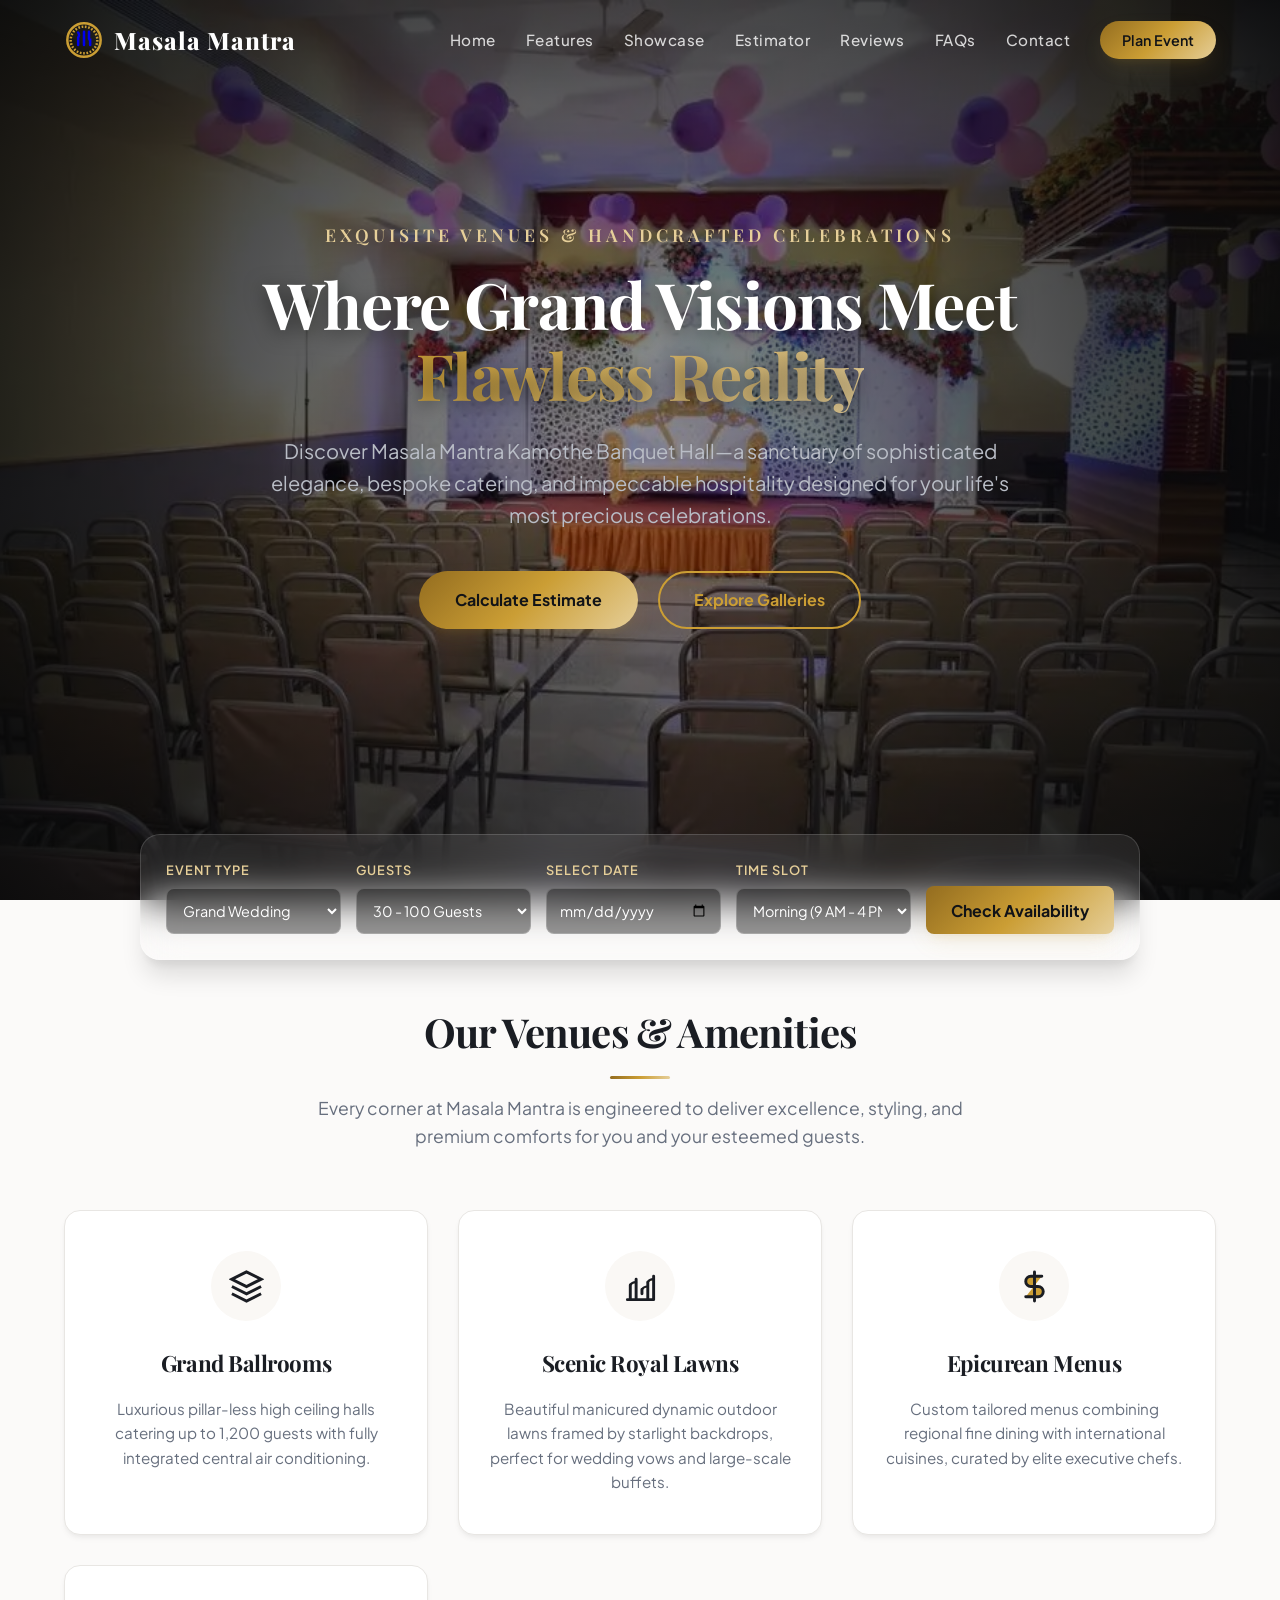
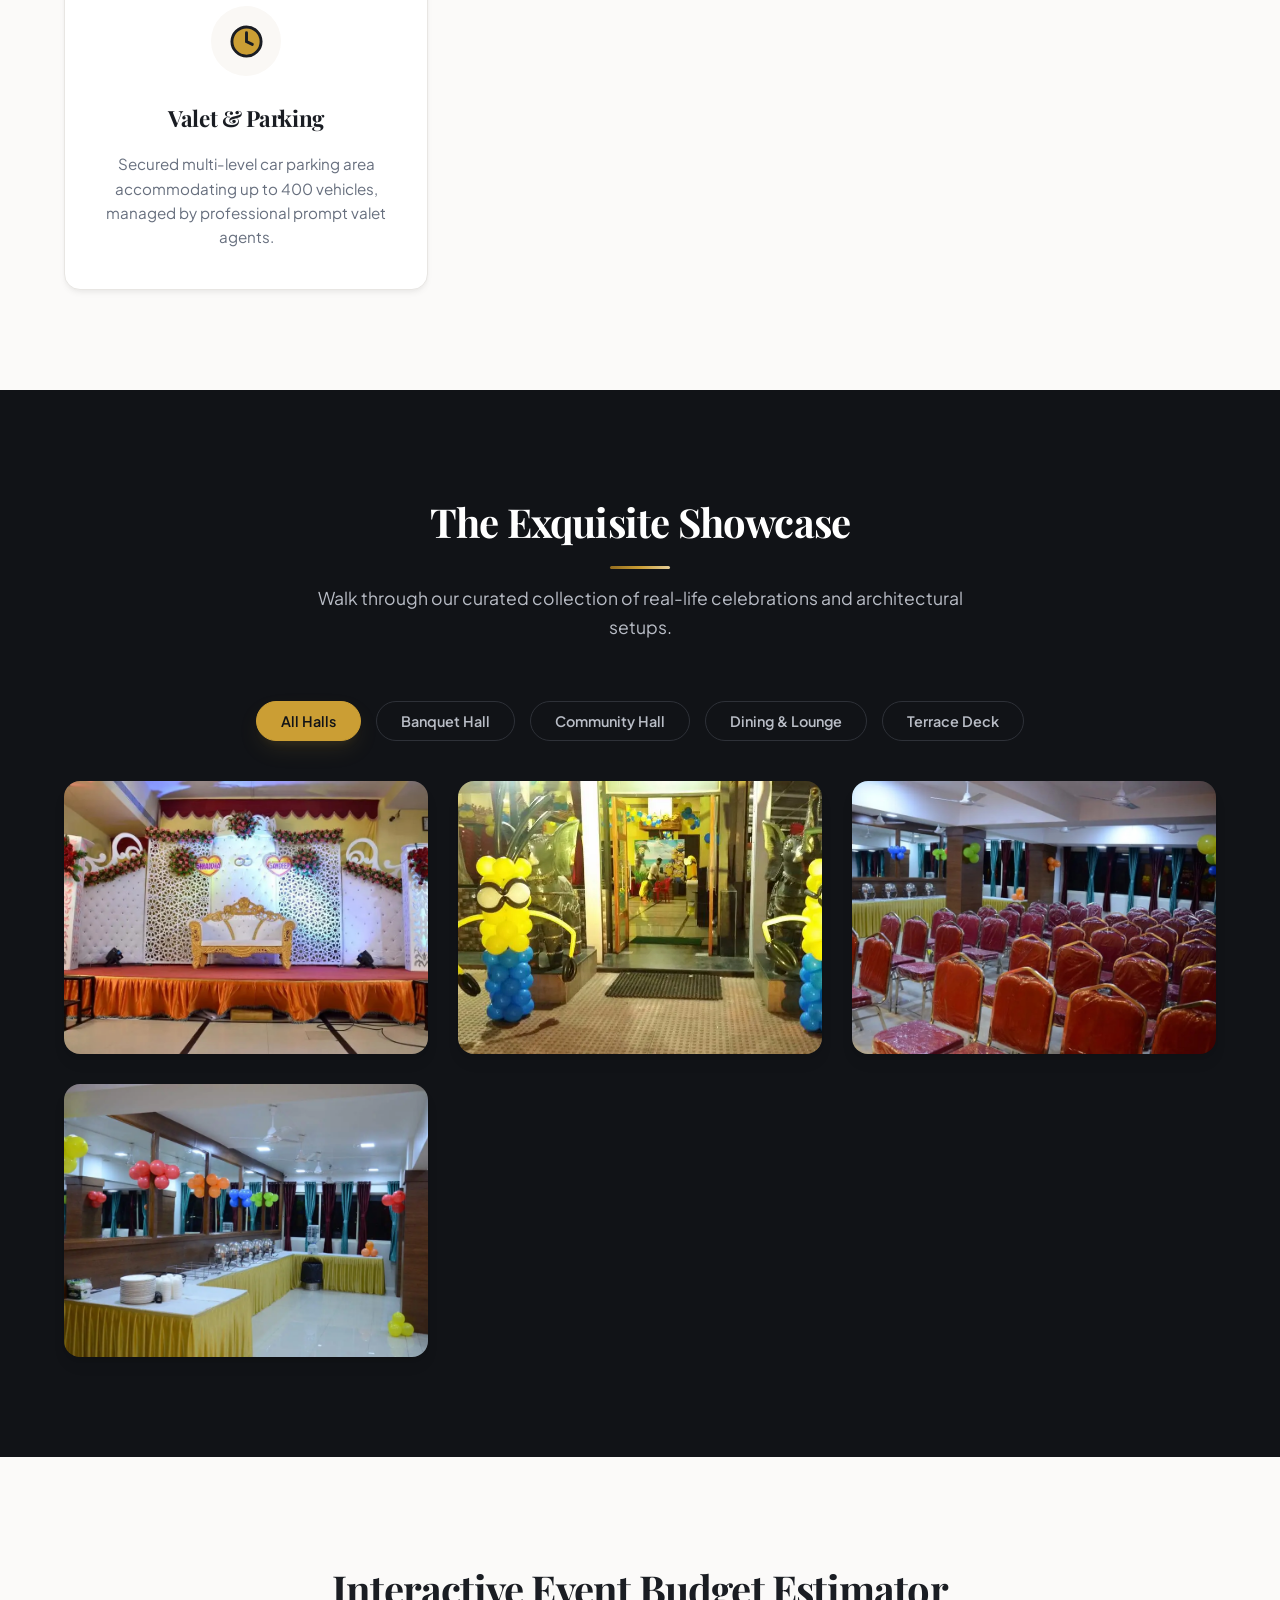
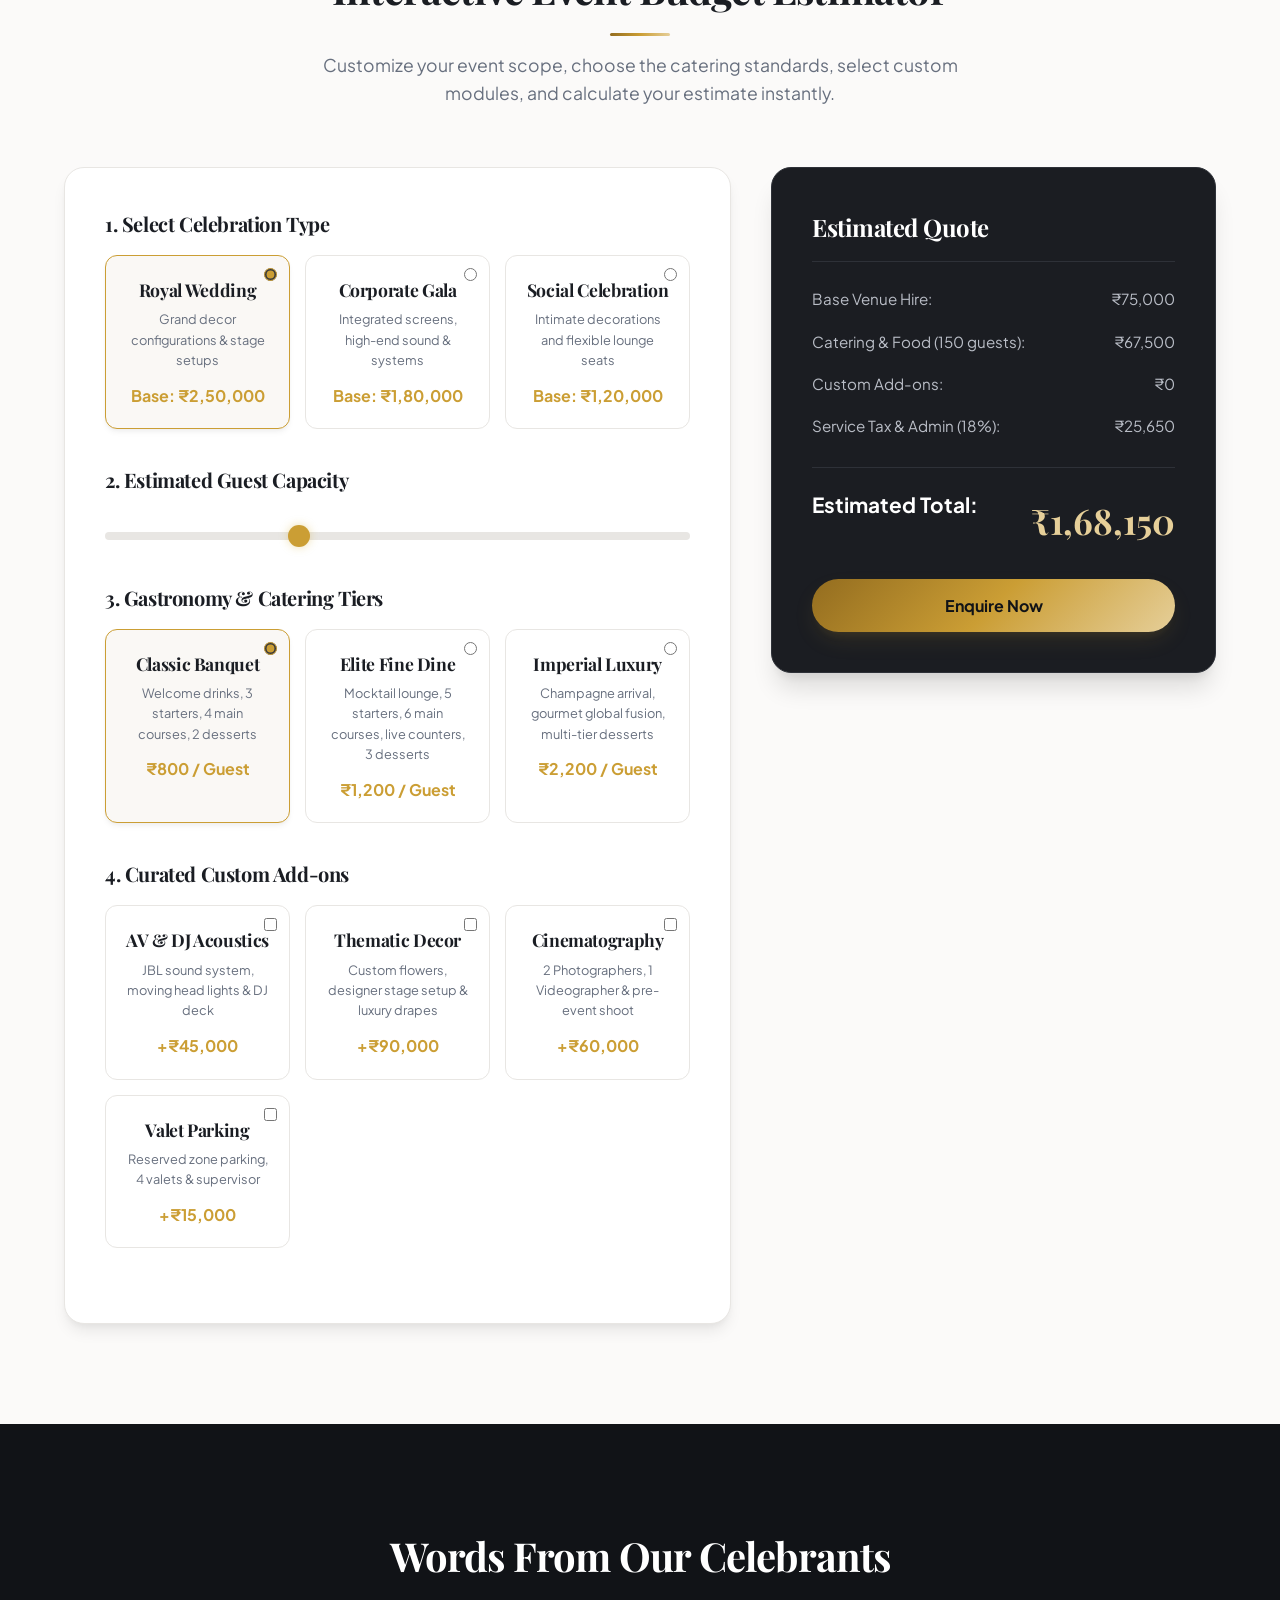
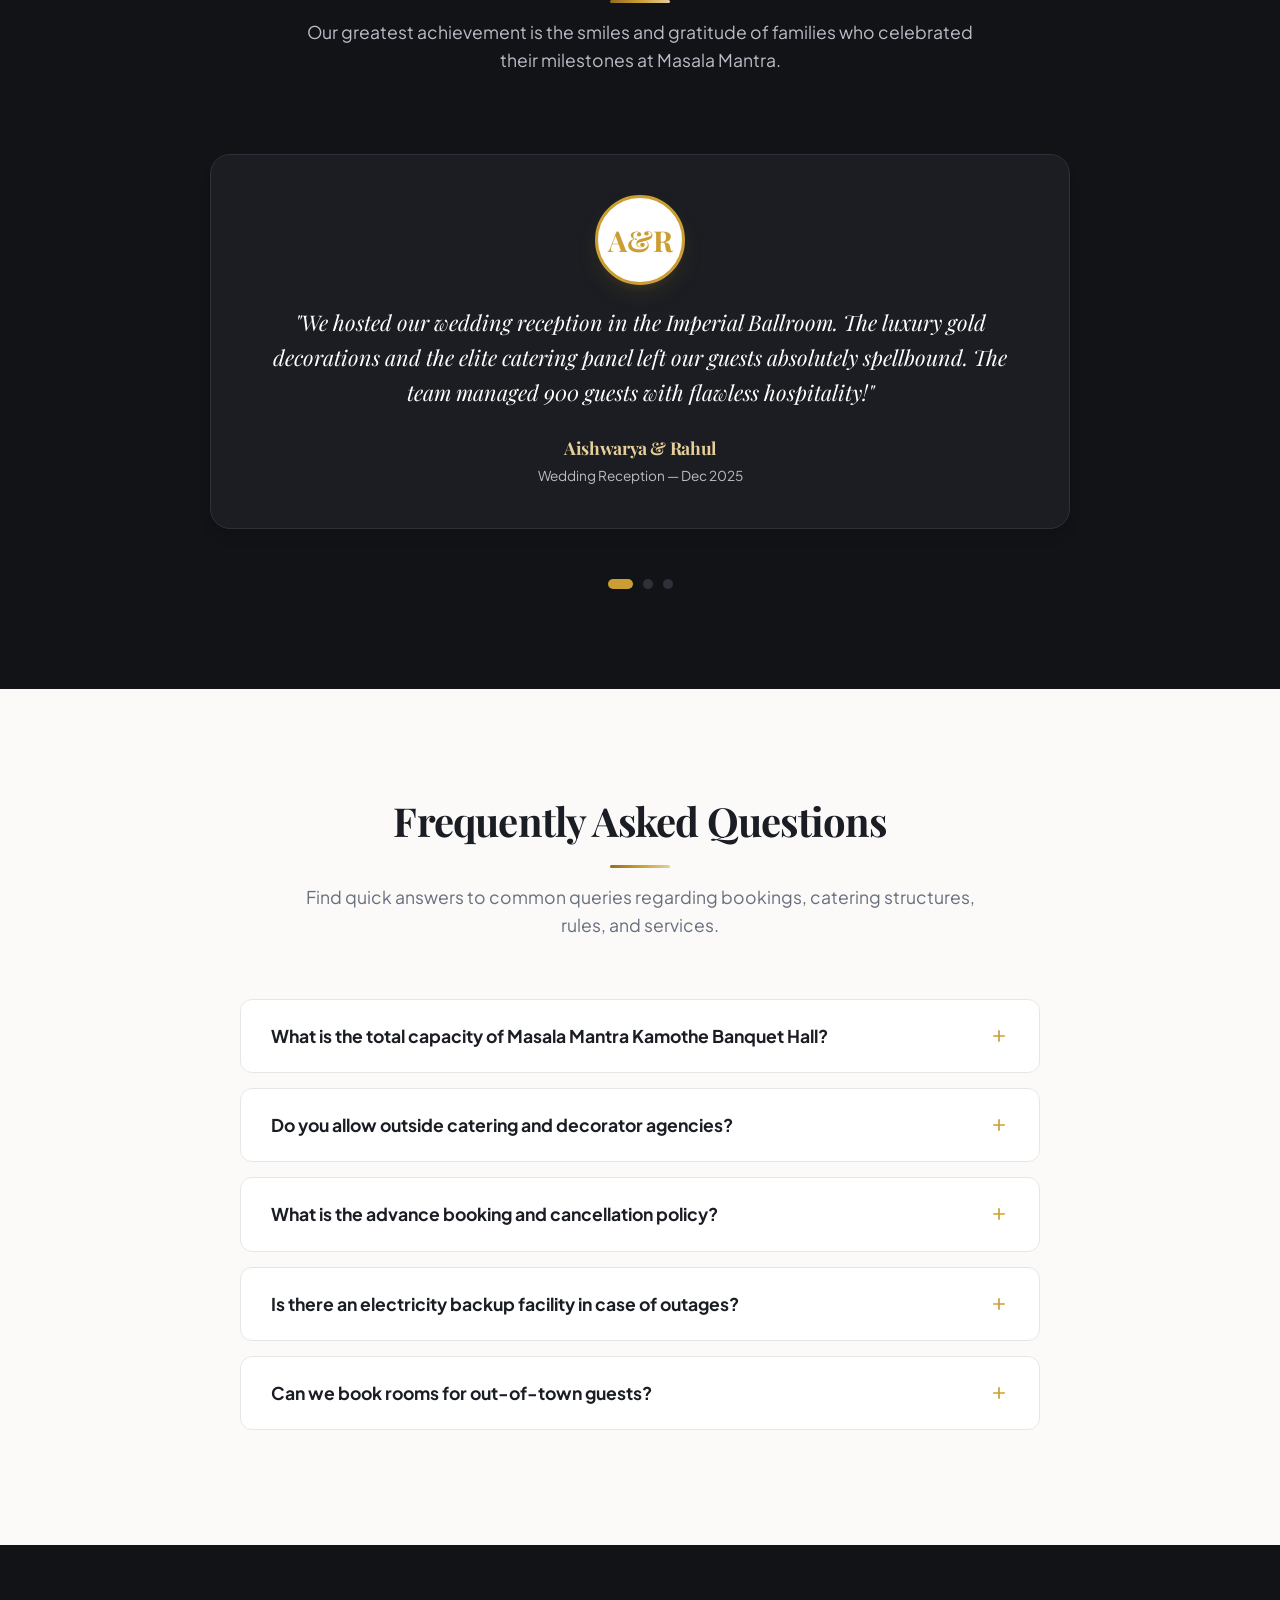
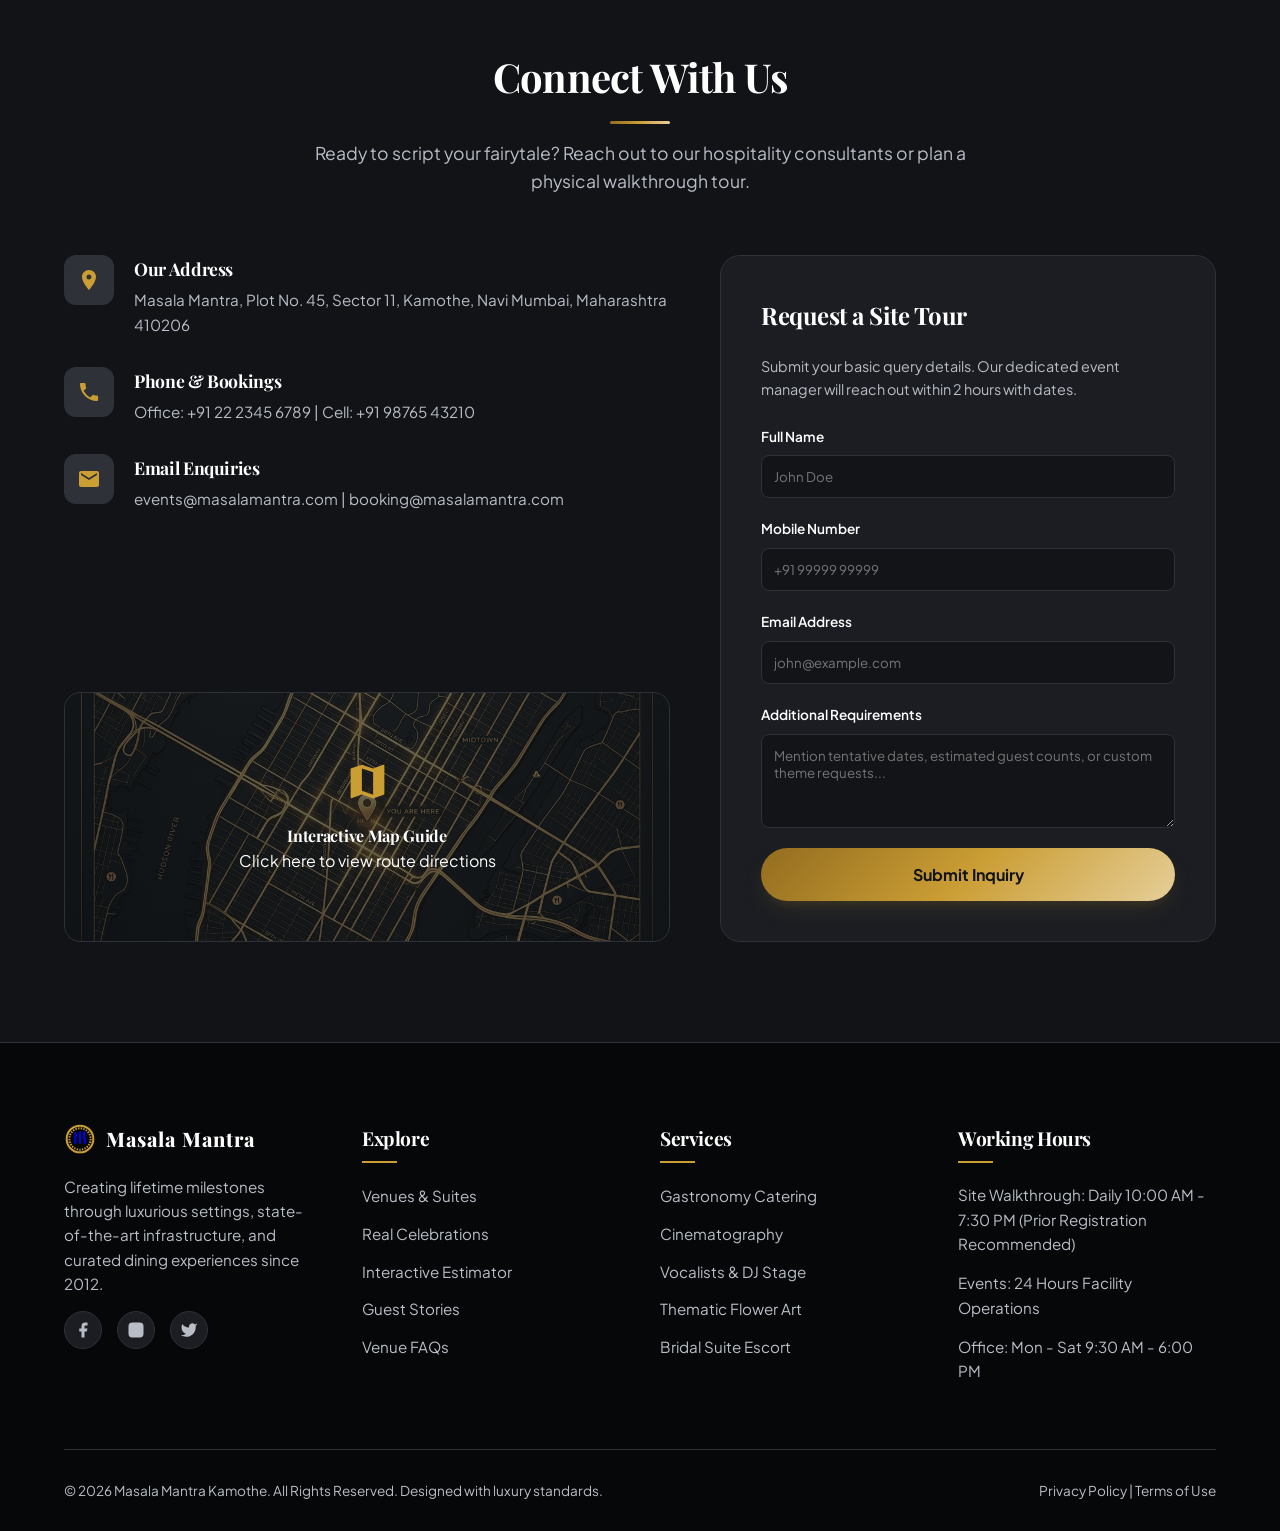
==== commit 1219c99e: "Fix desktop layout clipping of quick inquiry box by wrapping background and changing hero overflow" ====
--- a/index.html
+++ b/index.html
@@ -48,8 +48,10 @@
 
     <!-- Hero Section -->
     <section class="hero" id="home">
-        <div class="hero-overlay"></div>
-        <img class="hero-bg" src="real_hall.jpg" alt="Masala Mantra Grand Ballroom Setup">
+        <div class="hero-bg-wrapper">
+            <div class="hero-overlay"></div>
+            <img class="hero-bg" src="real_hall.jpg" alt="Masala Mantra Grand Ballroom Setup">
+        </div>
 
         <div class="hero-content">
             <h5 class="hero-tagline">Exquisite Venues & Handcrafted Celebrations</h5>
--- a/style.css
+++ b/style.css
@@ -274,8 +274,18 @@
     align-items: center;
     justify-content: center;
     position: relative;
+    overflow: visible;
+    padding: 0 5%;
+}
+
+.hero-bg-wrapper {
+    position: absolute;
+    top: 0;
+    left: 0;
+    width: 100%;
+    height: 100%;
     overflow: hidden;
-    padding: 0 5%;
+    z-index: 1;
 }
 
 .hero-overlay {
@@ -1476,15 +1486,27 @@
 
 /* Responsive Media Queries */
 @media (max-width: 1024px) {
+    .hero {
+        height: auto;
+        min-height: 100vh;
+        padding-top: 140px;
+        padding-bottom: 80px;
+        display: flex;
+        flex-direction: column;
+        justify-content: center;
+        align-items: center;
+    }
     .quick-inquiry-box {
+        position: relative;
+        bottom: auto;
+        left: auto;
+        transform: none;
         grid-template-columns: repeat(2, 1fr);
-        bottom: -120px;
+        margin-top: 40px;
+        width: 100%;
     }
     .quick-inquiry-box .btn-primary {
         grid-column: span 2;
-    }
-    .hero {
-        padding-bottom: 120px;
     }
     .estimator-container {
         grid-template-columns: 1fr;
@@ -1542,13 +1564,18 @@
 
     .quick-inquiry-box {
         grid-template-columns: 1fr;
-        bottom: -220px;
+        position: relative;
+        bottom: auto;
+        left: auto;
+        transform: none;
+        margin-top: 30px;
+        width: 100%;
     }
     .quick-inquiry-box .btn-primary {
         grid-column: span 1;
     }
     .hero {
-        padding-bottom: 220px;
+        padding-bottom: 40px;
     }
 
     .contact-section-grid {
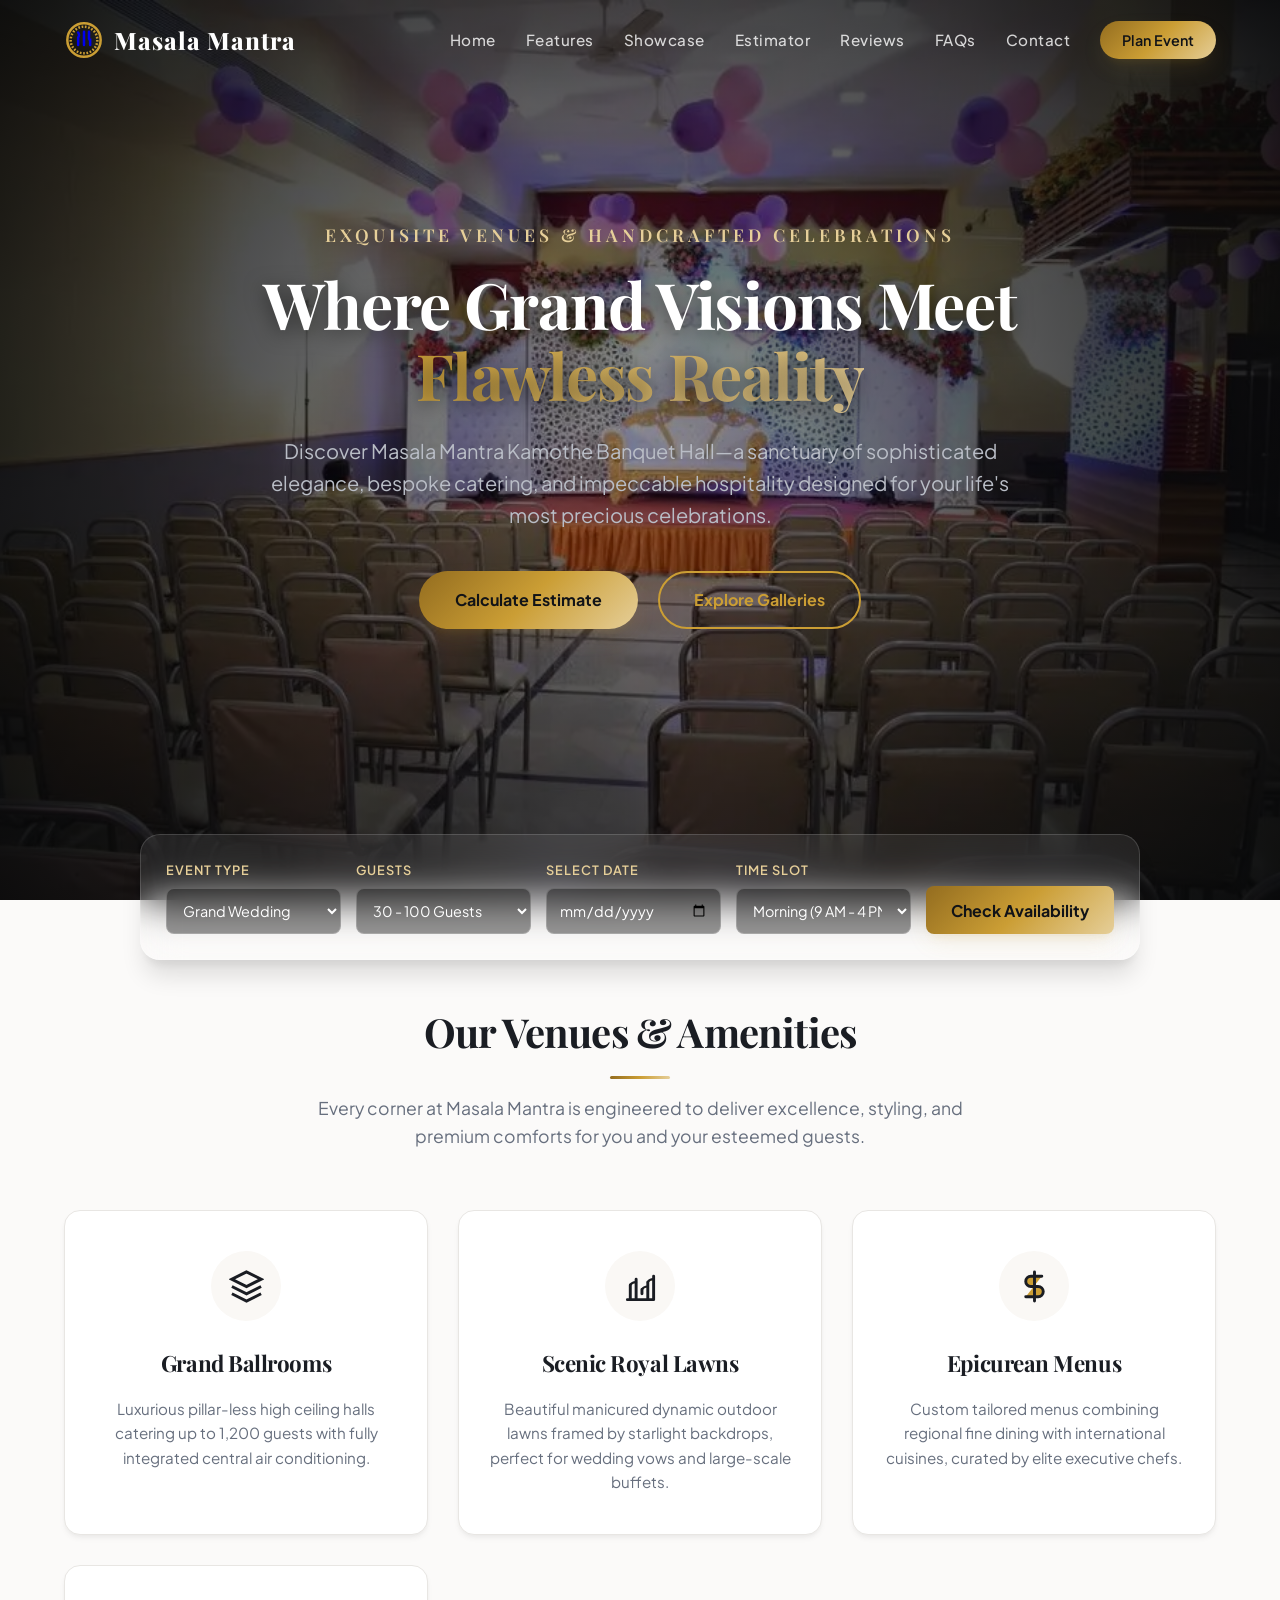
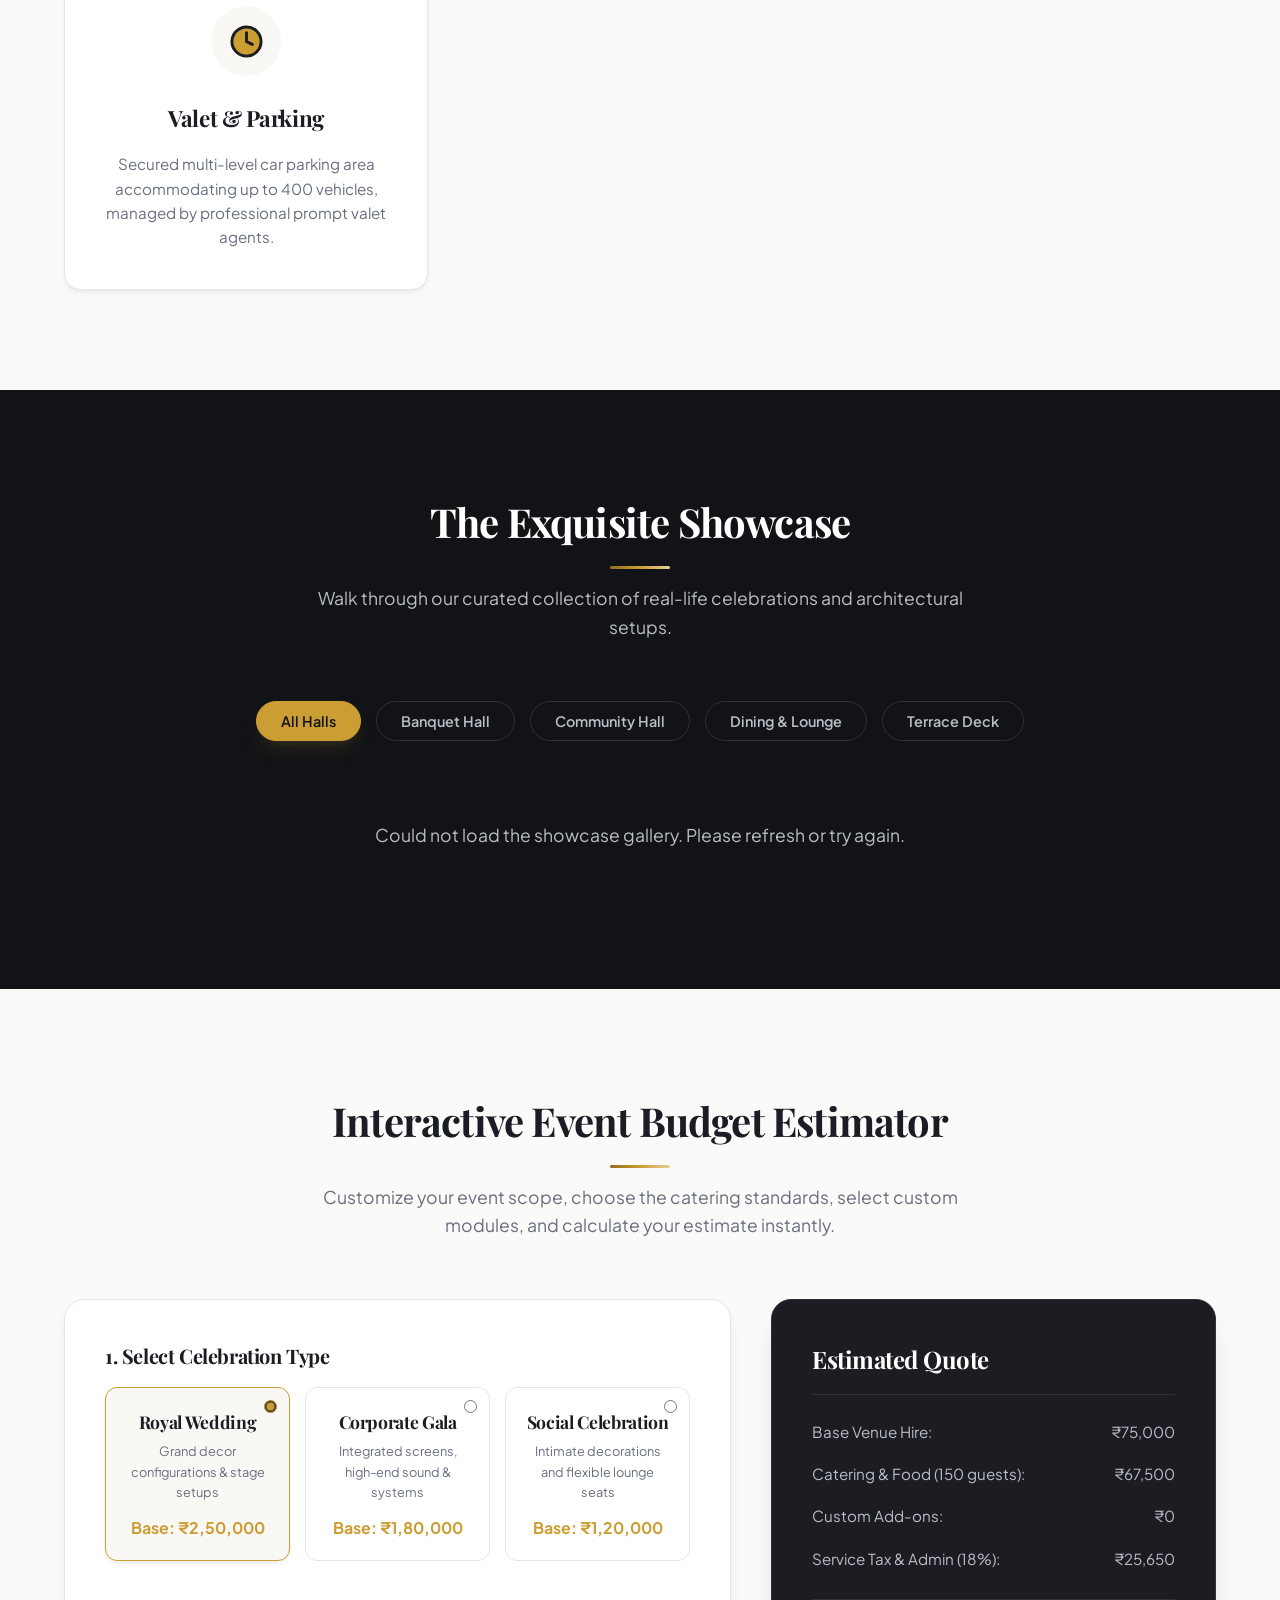
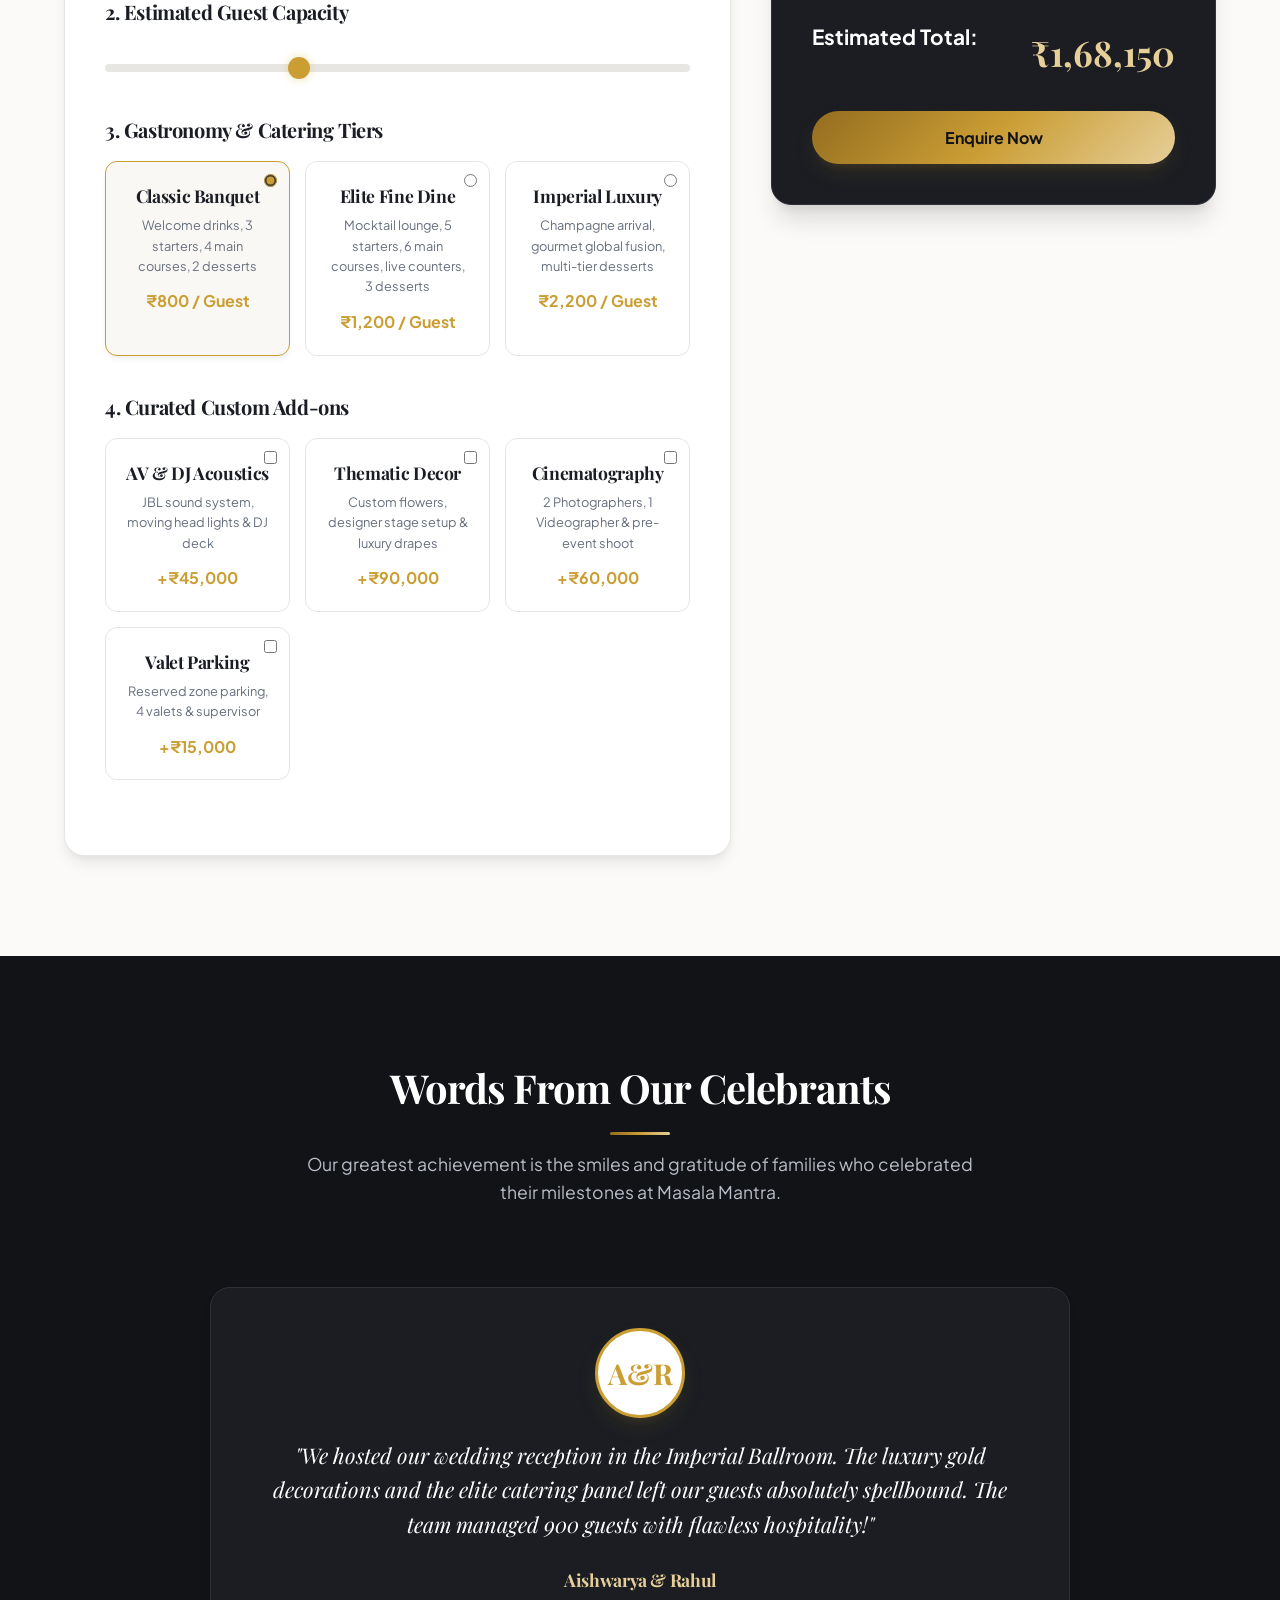
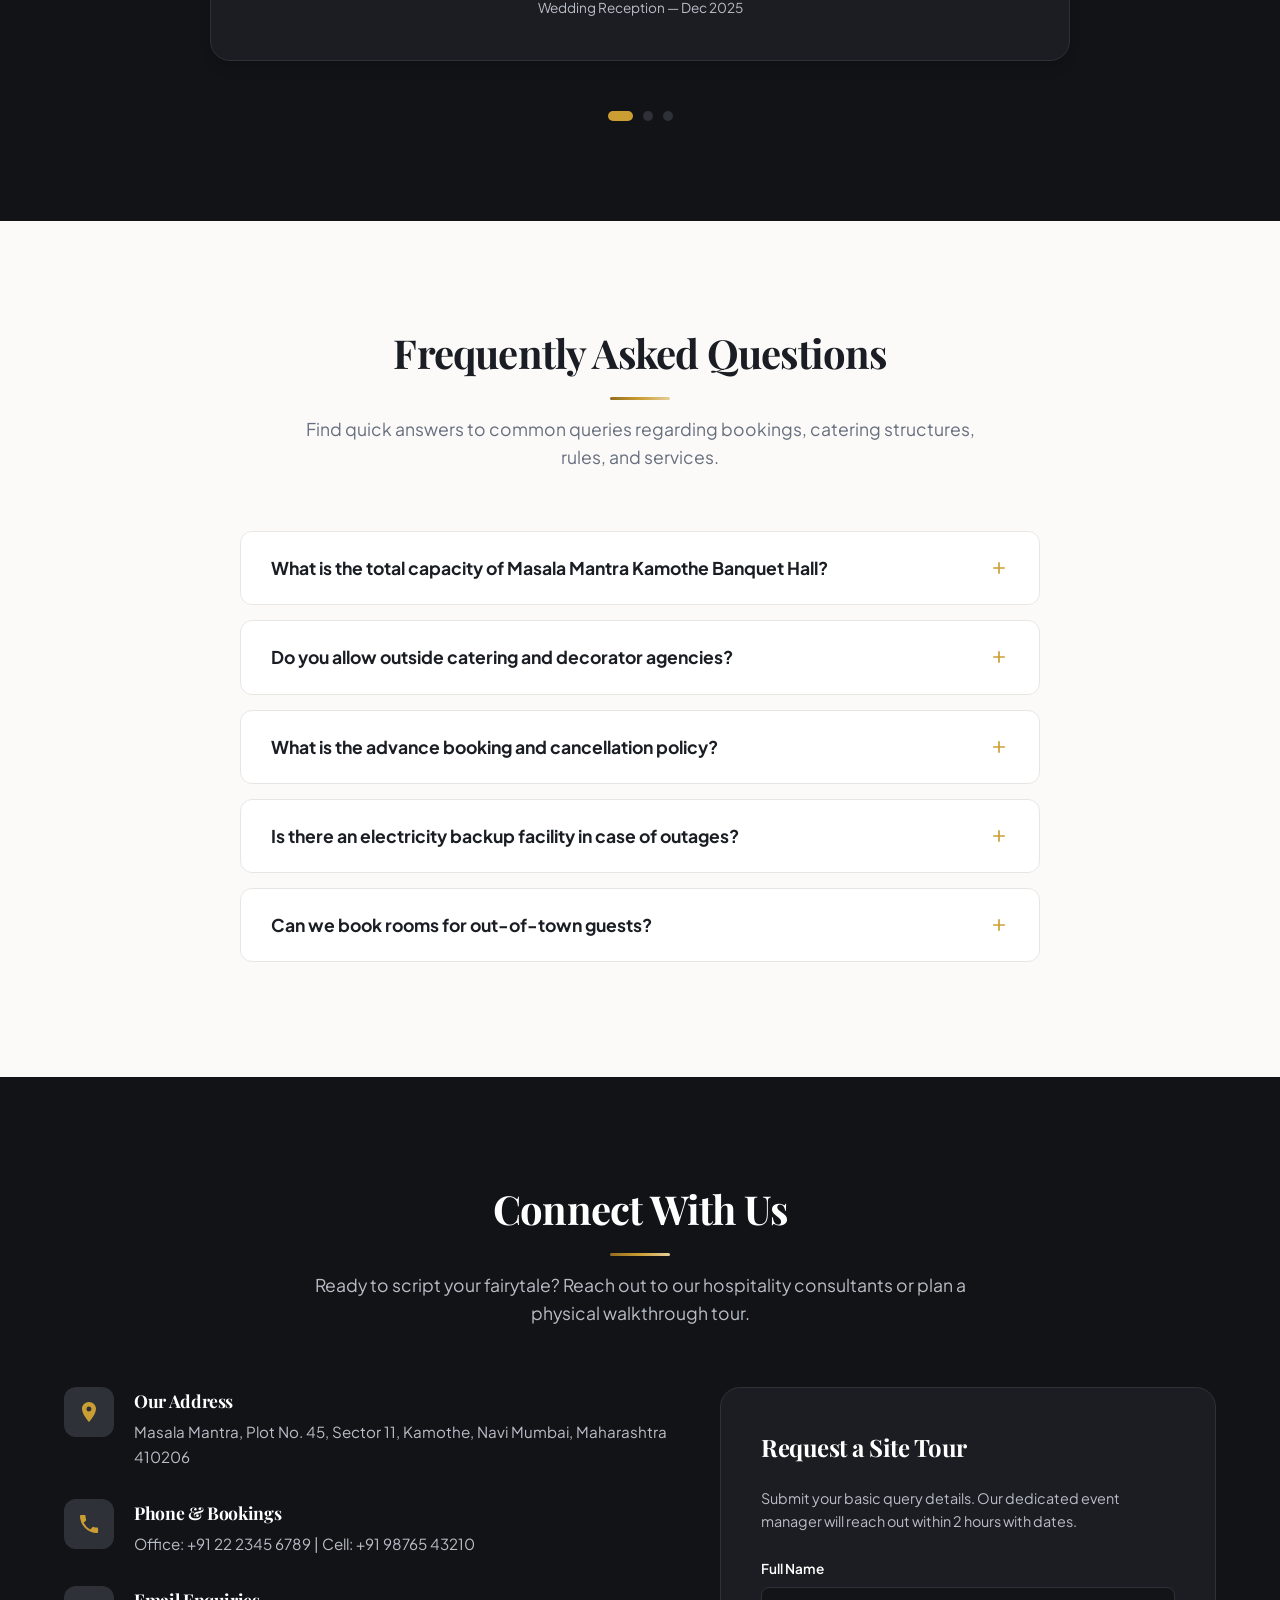
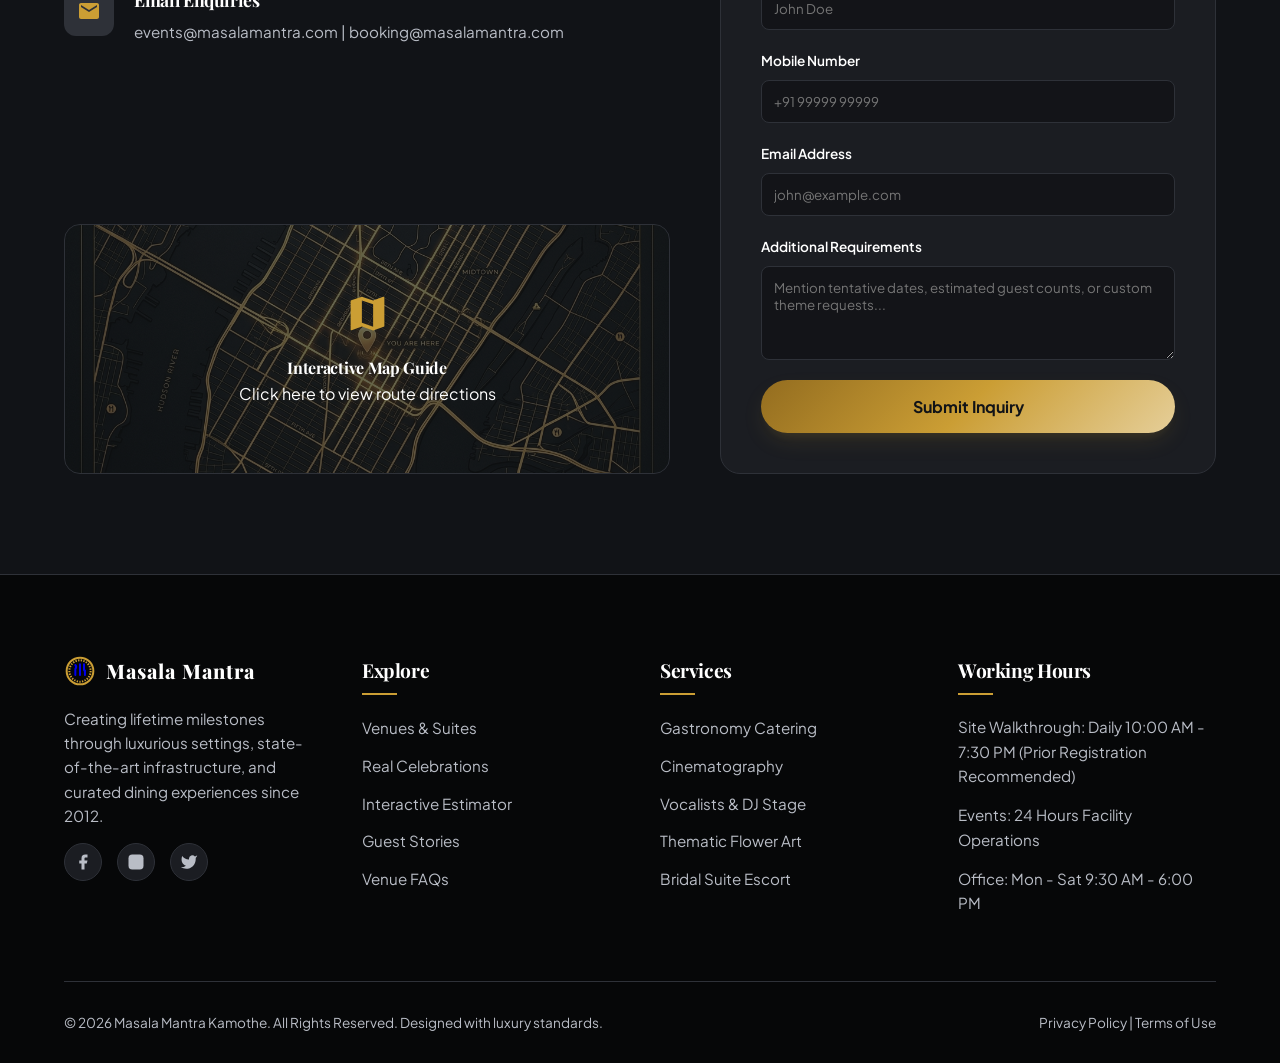
==== commit 5d18b40a: "Add admin security credentials update and dynamic showcase photos manager" ====
--- a/index.html
+++ b/index.html
@@ -178,70 +178,16 @@
             <button class="filter-btn" data-filter="terrace">Terrace Deck</button>
         </div>
 
-        <div class="showcase-grid">
-            <div class="showcase-item" data-category="wedding">
-                <img class="showcase-img" src="real_stage.jpg" alt="Masala Mantra Grand Wedding Setup">
-                <div class="showcase-overlay">
-                    <span class="showcase-tag">Banquet Hall</span>
-                    <h3>The Grand Banquet Hall</h3>
-                    <p>Bespoke elegant setup featuring clean, air-conditioned layouts and luxury decor panels.</p>
-                    <div class="showcase-capacity">
-                        <svg viewBox="0 0 24 24">
-                            <path
-                                d="M16 21v-2a4 4 0 0 0-4-4H5a4 4 0 0 0-4 4v2M8.5 10a4 4 0 1 0 0-8 4 4 0 0 0 0 8zm11 11v-2a4 4 0 0 0-3-3.87m-4-12a4 4 0 0 1 0 7.75" />
-                        </svg>
-                        Capacity: 150 - 400 Guests
-                    </div>
-                </div>
-            </div>
-
-            <div class="showcase-item" data-category="community">
-                <img class="showcase-img" src="real_entrance.png" alt="Pre-wedding setup">
-                <div class="showcase-overlay">
-                    <span class="showcase-tag">Community Hall</span>
-                    <h3>The Community Hall</h3>
-                    <p>Spacious, welcoming hall ideal for Sangeet, Haldi, Mehendi, and family gatherings.</p>
-                    <div class="showcase-capacity">
-                        <svg viewBox="0 0 24 24">
-                            <path
-                                d="M16 21v-2a4 4 0 0 0-4-4H5a4 4 0 0 0-4 4v2M8.5 10a4 4 0 1 0 0-8 4 4 0 0 0 0 8zm11 11v-2a4 4 0 0 0-3-3.87m-4-12a4 4 0 0 1 0 7.75" />
-                        </svg>
-                        Capacity: 80 - 200 Guests
-                    </div>
-                </div>
-            </div>
-
-            <div class="showcase-item" data-category="dining">
-                <img class="showcase-img" src="real_dining.jpg" alt="Mughlai Dining Area">
-                <div class="showcase-overlay">
-                    <span class="showcase-tag">Dining & Lounge</span>
-                    <h3>Mughlai Dining Lounge</h3>
-                    <p>Indulge in premium in-house catering layouts serving authentic North Indian and Mughlai buffet
-                        tiers.</p>
-                    <div class="showcase-capacity">
-                        <svg viewBox="0 0 24 24">
-                            <path
-                                d="M16 21v-2a4 4 0 0 0-4-4H5a4 4 0 0 0-4 4v2M8.5 10a4 4 0 1 0 0-8 4 4 0 0 0 0 8zm11 11v-2a4 4 0 0 0-3-3.87m-4-12a4 4 0 0 1 0 7.75" />
-                        </svg>
-                        Capacity: 40 - 120 Guests
-                    </div>
-                </div>
-            </div>
-
-            <div class="showcase-item" data-category="terrace">
-                <img class="showcase-img" src="real_buffet.png" alt="Open-Air Terrace">
-                <div class="showcase-overlay">
-                    <span class="showcase-tag">Terrace Deck</span>
-                    <h3>Open-Air Terrace Deck</h3>
-                    <p>Cozy open-sky terrace optimized for evening birthday parties and cocktail tables under stars.</p>
-                    <div class="showcase-capacity">
-                        <svg viewBox="0 0 24 24">
-                            <path
-                                d="M16 21v-2a4 4 0 0 0-4-4H5a4 4 0 0 0-4 4v2M8.5 10a4 4 0 1 0 0-8 4 4 0 0 0 0 8zm11 11v-2a4 4 0 0 0-3-3.87m-4-12a4 4 0 0 1 0 7.75" />
-                        </svg>
-                        Capacity: 50 - 150 Guests
-                    </div>
-                </div>
+        <div class="showcase-grid" id="showcase-grid">
+            <div style="grid-column: 1 / -1; text-align: center; padding: 40px; color: var(--text-muted-light); font-size: 1.1rem;">
+                <div class="spinner" style="border: 3px solid rgba(212, 175, 55, 0.1); border-radius: 50%; border-top: 3px solid var(--gold-primary); width: 40px; height: 40px; animation: spin 1s linear infinite; margin: 0 auto 20px;"></div>
+                Loading our exquisite setups...
+                <style>
+                    @keyframes spin {
+                        0% { transform: rotate(0deg); }
+                        100% { transform: rotate(360deg); }
+                    }
+                </style>
             </div>
         </div>
     </section>
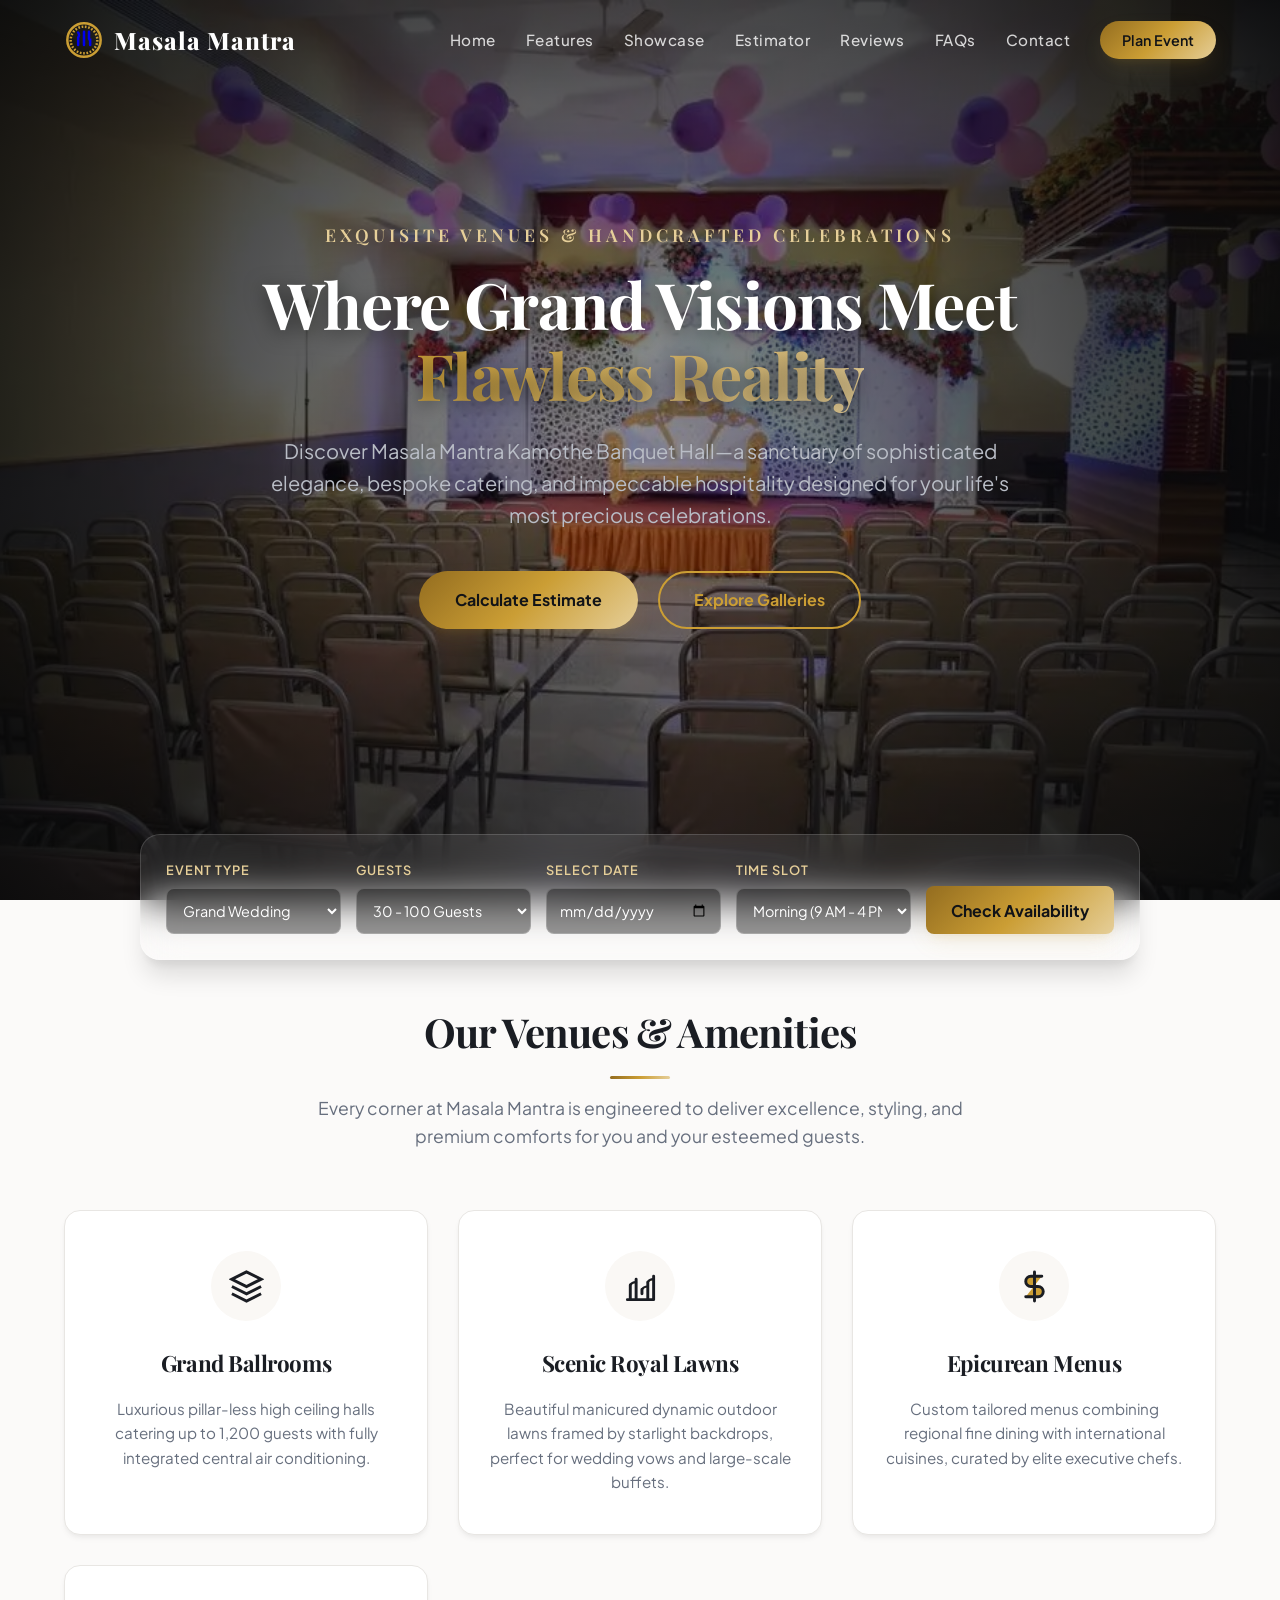
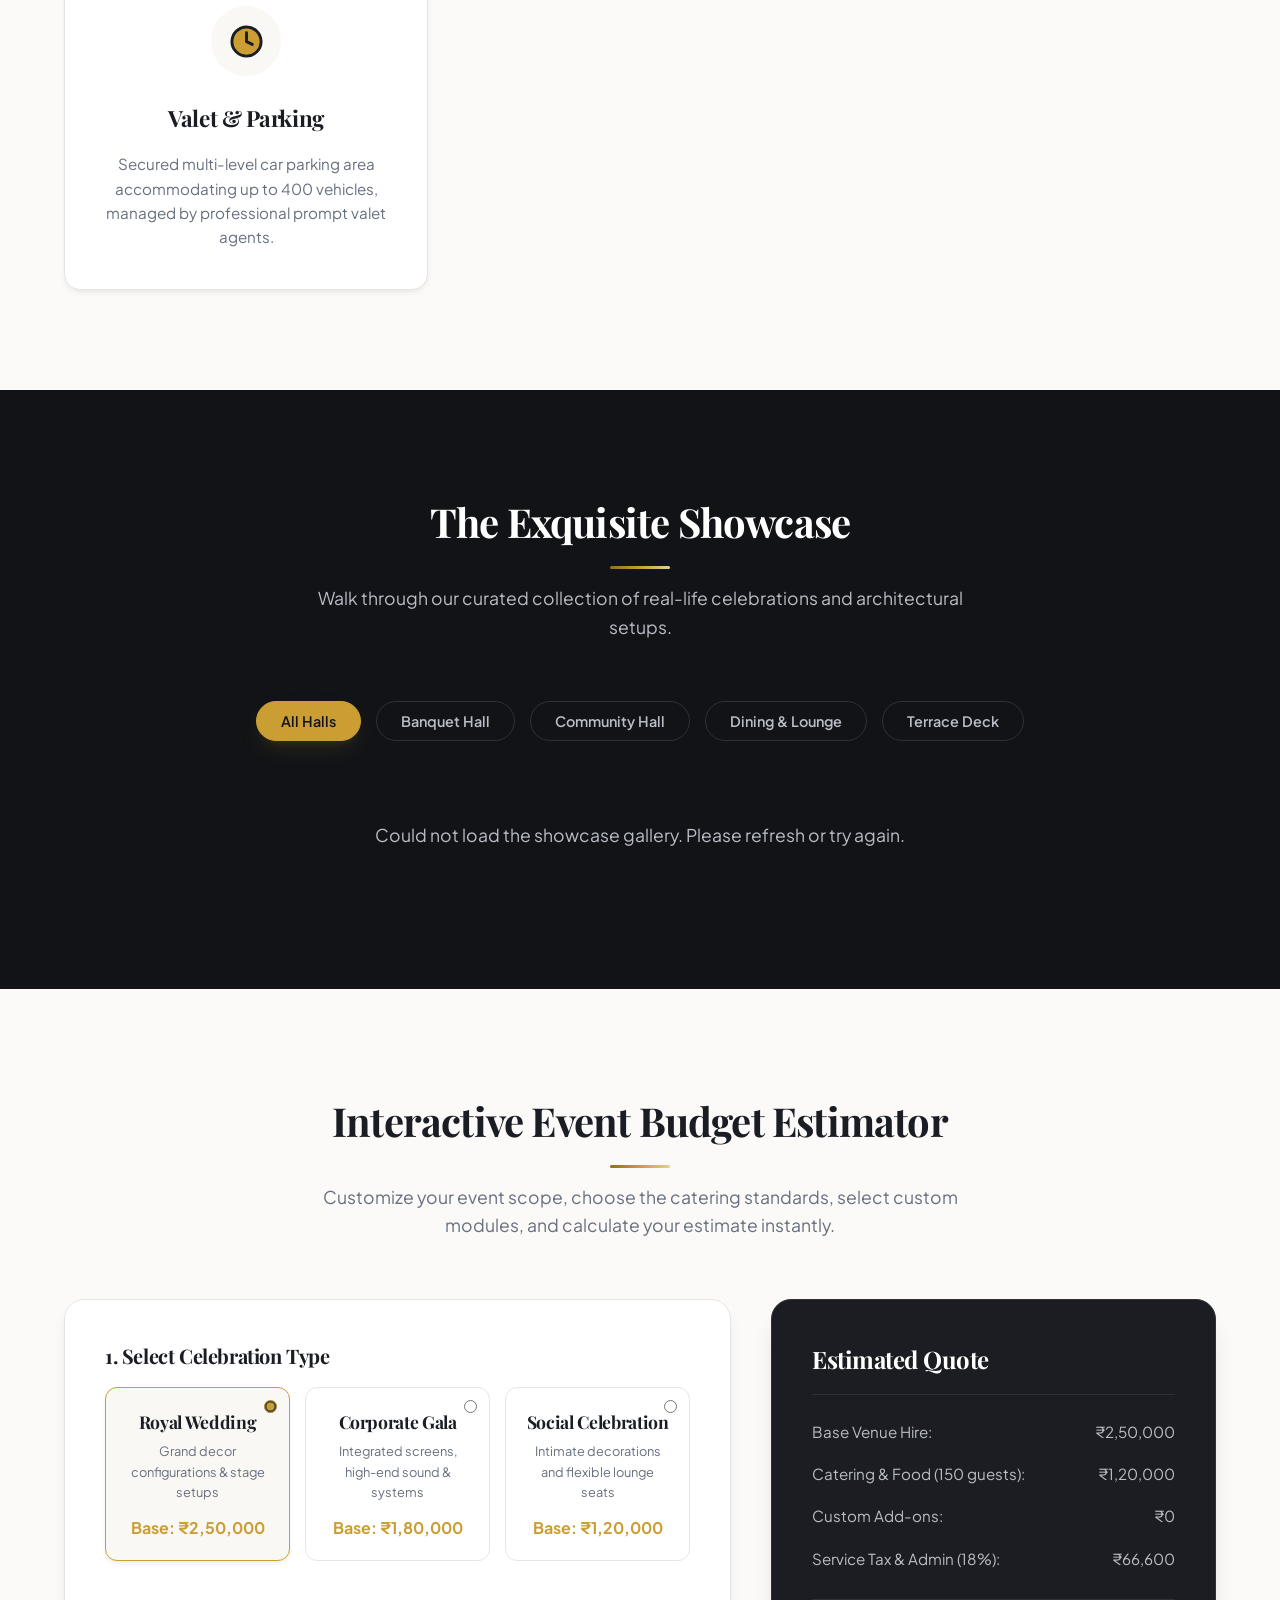
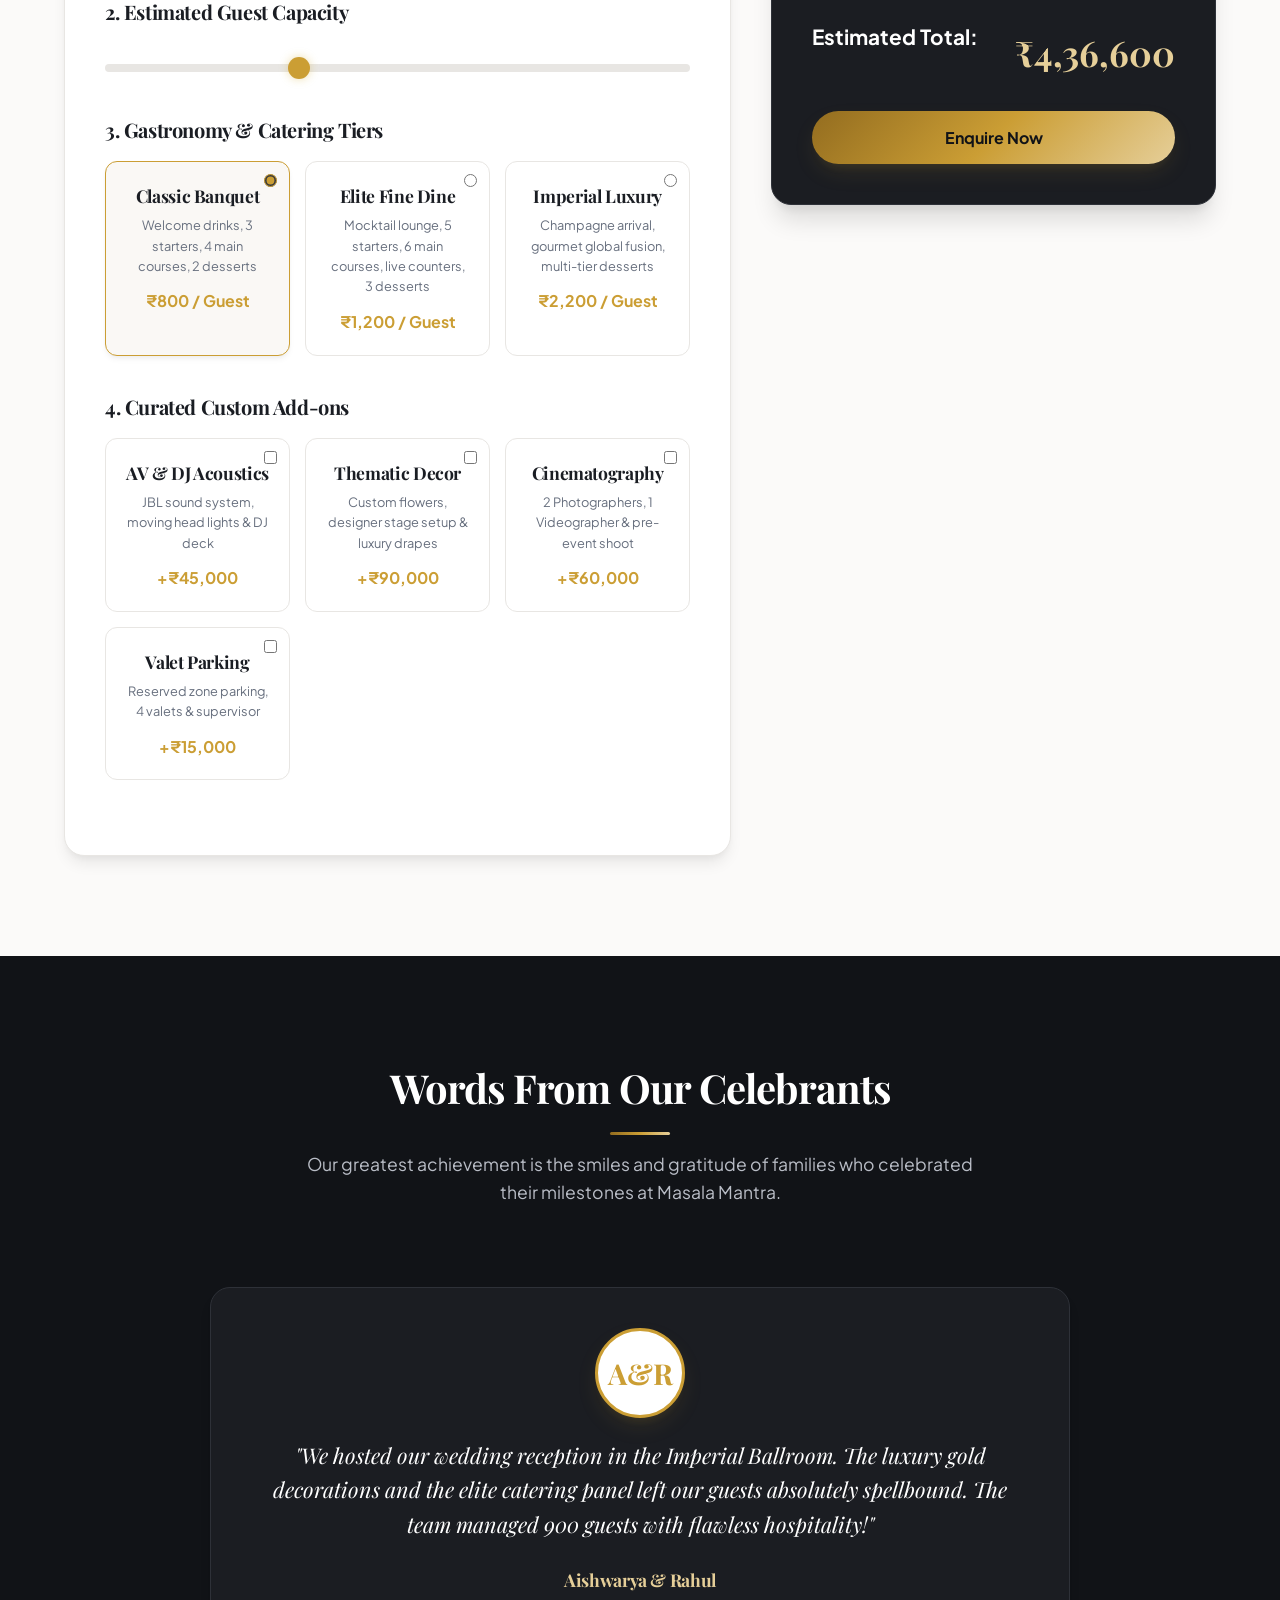
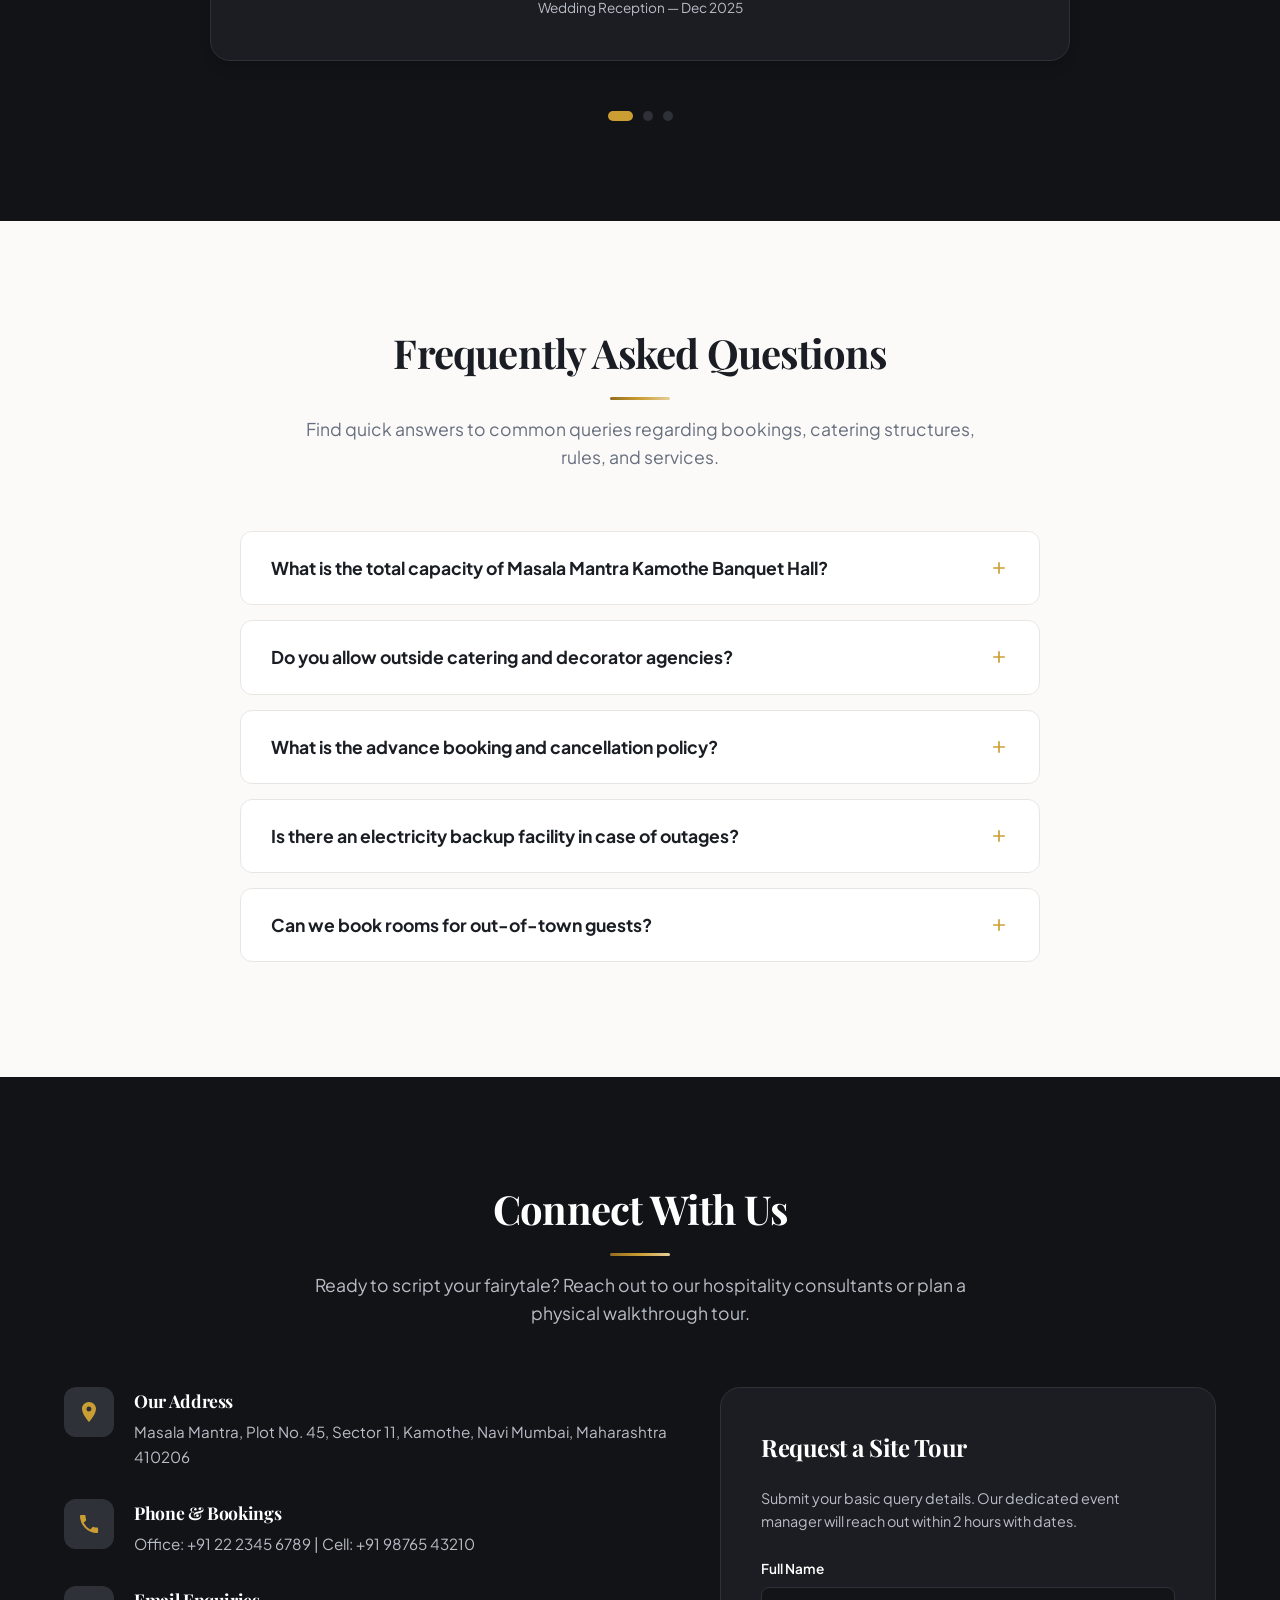
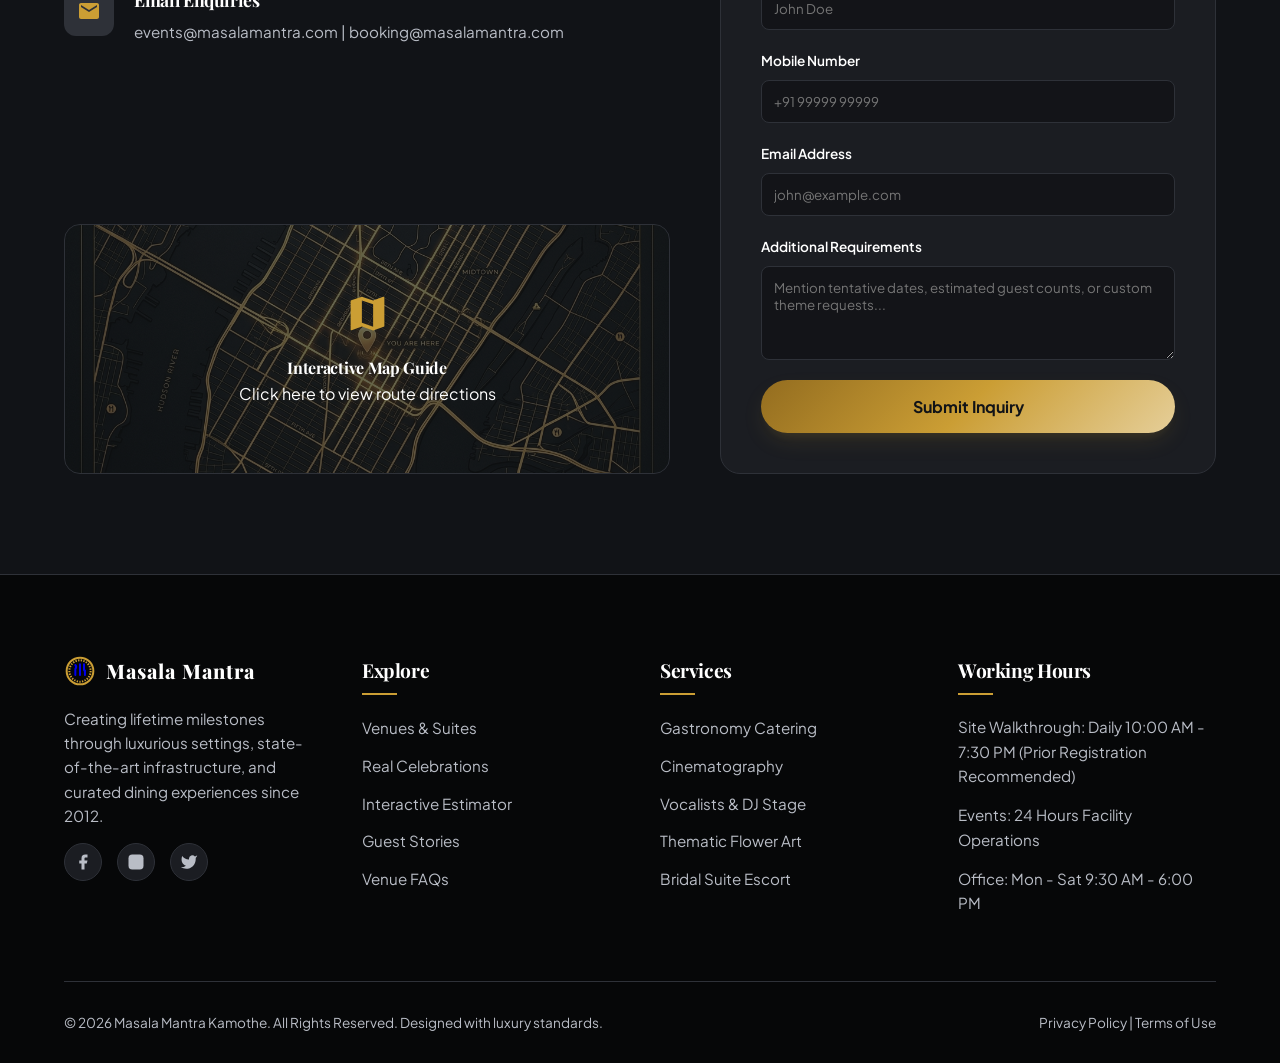
==== commit fe2f464b: "Fix: correct estimator pricing calculations to match values displayed in the HTML" ====
--- a/index.html
+++ b/index.html
@@ -179,13 +179,21 @@
         </div>
 
         <div class="showcase-grid" id="showcase-grid">
-            <div style="grid-column: 1 / -1; text-align: center; padding: 40px; color: var(--text-muted-light); font-size: 1.1rem;">
-                <div class="spinner" style="border: 3px solid rgba(212, 175, 55, 0.1); border-radius: 50%; border-top: 3px solid var(--gold-primary); width: 40px; height: 40px; animation: spin 1s linear infinite; margin: 0 auto 20px;"></div>
+            <div
+                style="grid-column: 1 / -1; text-align: center; padding: 40px; color: var(--text-muted-light); font-size: 1.1rem;">
+                <div class="spinner"
+                    style="border: 3px solid rgba(212, 175, 55, 0.1); border-radius: 50%; border-top: 3px solid var(--gold-primary); width: 40px; height: 40px; animation: spin 1s linear infinite; margin: 0 auto 20px;">
+                </div>
                 Loading our exquisite setups...
                 <style>
                     @keyframes spin {
-                        0% { transform: rotate(0deg); }
-                        100% { transform: rotate(360deg); }
+                        0% {
+                            transform: rotate(0deg);
+                        }
+
+                        100% {
+                            transform: rotate(360deg);
+                        }
                     }
                 </style>
             </div>
@@ -727,7 +735,8 @@
 
                         <div class="step-buttons">
                             <button type="button" class="btn-outline" id="btn-prev-2">Previous</button>
-                            <button type="submit" class="btn-primary" id="btn-submit-booking">Confirm Inquiry Details</button>
+                            <button type="submit" class="btn-primary" id="btn-submit-booking">Confirm Inquiry
+                                Details</button>
                         </div>
                     </div>
                 </form>
